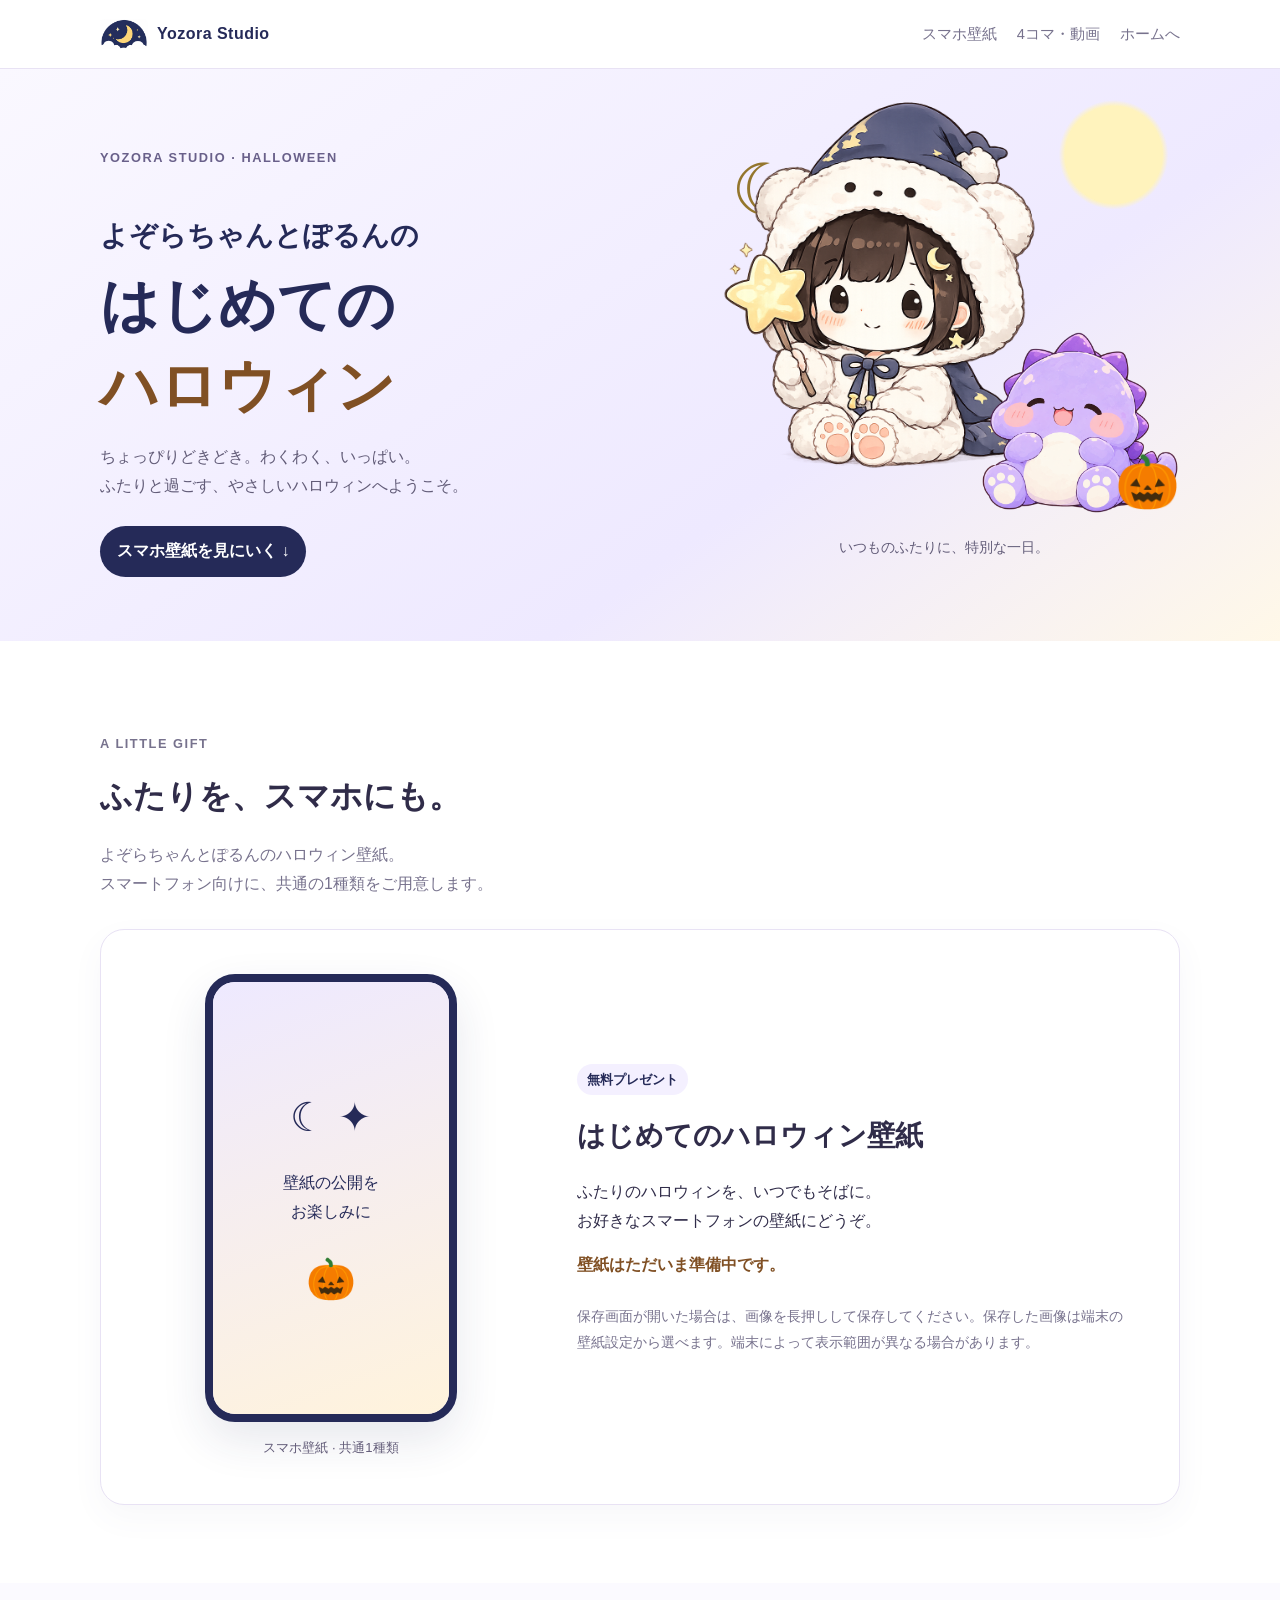
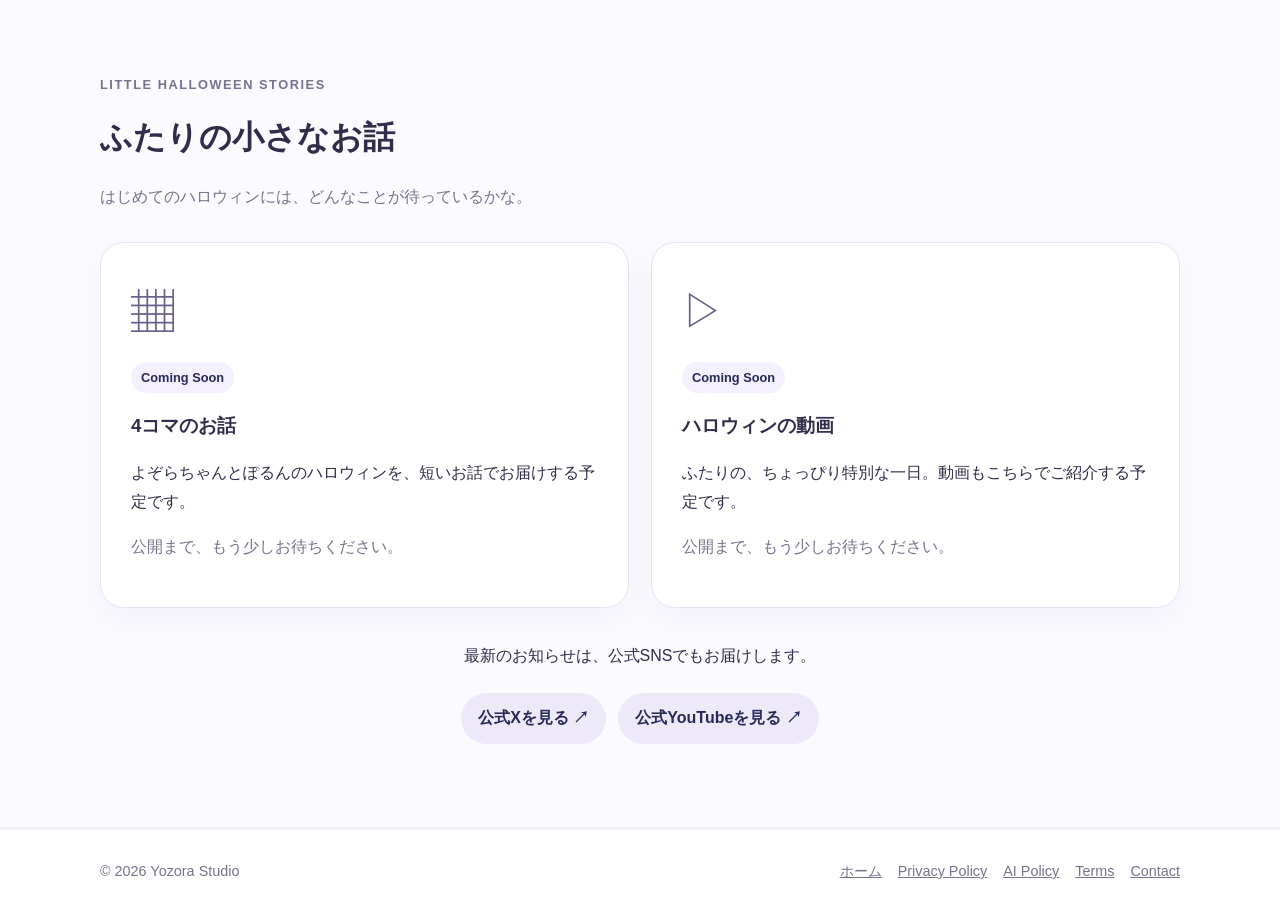
==== halloween/index.html @ 11f7c135 "Add Halloween special page with wallpaper readiness and future stories" ====
<!doctype html>
<html lang="ja">
<head>
  <meta charset="utf-8">
  <meta name="viewport" content="width=device-width,initial-scale=1">
  <title>よぞらちゃんとぽるんの はじめてのハロウィン｜Yozora Studio</title>
  <meta name="description" content="よぞらちゃんとぽるんの、はじめてのハロウィン。共通スマホ壁紙の無料ダウンロードや、これから届く4コマ・動画をお楽しみに。">
  <link rel="canonical" href="https://yozorastudio.com/halloween/">
  <link rel="icon" href="/favicon.ico">
  <link rel="apple-touch-icon" href="/apple-touch-icon.png">
  <meta property="og:type" content="website">
  <meta property="og:title" content="よぞらちゃんとぽるんの はじめてのハロウィン">
  <meta property="og:description" content="ふたりと過ごす、ちょっとやさしいハロウィン。スマホ壁紙と、小さなお話をお届けします。">
  <meta property="og:url" content="https://yozorastudio.com/halloween/">
  <meta property="og:image" content="https://yozorastudio.com/ogp.png">
  <meta property="og:site_name" content="Yozora Studio">
  <meta name="twitter:card" content="summary_large_image">
  <link rel="stylesheet" href="/style.css?v=20261011-web-consultation">
  <link rel="stylesheet" href="./halloween.css">
  <script src="./halloween.js" defer></script>
</head>
<body class="halloween-page">
<a class="hw-skip" href="#main">本文へスキップ</a>
<header class="site-header">
  <div class="wrap nav">
    <a class="brand" href="/" aria-label="Yozora Studio ホーム"><img src="/logo-header.png" alt=""><span>Yozora Studio</span></a>
    <nav aria-label="特設ページナビゲーション">
      <a href="#wallpaper">スマホ壁紙</a><a href="#stories">4コマ・動画</a><a href="/">ホームへ</a>
    </nav>
  </div>
</header>
<main id="main">
  <section class="hw-hero">
    <div class="wrap hw-hero-grid">
      <div>
        <p class="hw-eyebrow">YOZORA STUDIO · HALLOWEEN</p>
        <h1><span>よぞらちゃんとぽるんの</span><br>はじめての<br><strong>ハロウィン</strong></h1>
        <p class="hw-lead">ちょっぴりどきどき。わくわく、いっぱい。<br>ふたりと過ごす、やさしいハロウィンへようこそ。</p>
        <a class="btn" href="#wallpaper">スマホ壁紙を見にいく ↓</a>
      </div>
      <div class="hw-art">
        <span class="hw-moon" aria-hidden="true">☾</span>
        <img class="hw-yozora" src="/yozora.png" alt="よぞらちゃん">
        <img class="hw-porun" src="/porun.png" alt="ぽるん">
        <span class="hw-pumpkin" aria-hidden="true">🎃</span>
        <p>いつものふたりに、特別な一日。</p>
      </div>
    </div>
  </section>
  <section id="wallpaper" class="section">
    <div class="wrap">
      <div class="section-head"><p class="hw-eyebrow">A LITTLE GIFT</p><h2>ふたりを、スマホにも。</h2><p>よぞらちゃんとぽるんのハロウィン壁紙。<br>スマートフォン向けに、共通の1種類をご用意します。</p></div>
      <div class="card hw-wallpaper-grid">
        <figure class="hw-wallpaper-figure">
          <div class="hw-phone">
            <div id="wallpaper-placeholder" class="hw-placeholder"><span aria-hidden="true">☾ ✦</span><p>壁紙の公開を<br>お楽しみに</p><span aria-hidden="true">🎃</span></div>
            <img id="wallpaper-image" alt="よぞらちゃんとぽるんのハロウィンスマホ壁紙" hidden>
          </div>
          <figcaption id="wallpaper-caption">スマホ壁紙 · 共通1種類</figcaption>
        </figure>
        <div>
          <span class="tag">無料プレゼント</span>
          <h3>はじめてのハロウィン壁紙</h3>
          <p>ふたりのハロウィンを、いつでもそばに。<br>お好きなスマートフォンの壁紙にどうぞ。</p>
          <p id="wallpaper-status" class="hw-status" role="status">壁紙はただいま準備中です。</p>
          <div id="wallpaper-actions" class="hw-actions" hidden>
            <a id="wallpaper-download" class="btn" download>壁紙を無料ダウンロード</a>
            <button id="wallpaper-preview" class="btn secondary" type="button">大きくプレビュー</button>
          </div>
          <p class="muted hw-note">保存画面が開いた場合は、画像を長押しして保存してください。保存した画像は端末の壁紙設定から選べます。端末によって表示範囲が異なる場合があります。</p>
          <noscript><p>壁紙の公開状況・プレビューを表示するには、JavaScriptを有効にしてください。</p></noscript>
        </div>
      </div>
    </div>
  </section>
  <section id="stories" class="section alt">
    <div class="wrap">
      <div class="section-head"><p class="hw-eyebrow">LITTLE HALLOWEEN STORIES</p><h2>ふたりの小さなお話</h2><p>はじめてのハロウィンには、どんなことが待っているかな。</p></div>
      <div class="grid works-grid">
        <article class="card hw-story" id="comic">
          <div class="hw-story-icon" aria-hidden="true">▦</div><span class="tag">Coming Soon</span>
          <h3>4コマのお話</h3><p>よぞらちゃんとぽるんのハロウィンを、短いお話でお届けする予定です。</p><p class="muted">公開まで、もう少しお待ちください。</p>
        </article>
        <article class="card hw-story" id="video">
          <div class="hw-story-icon" aria-hidden="true">▷</div><span class="tag">Coming Soon</span>
          <h3>ハロウィンの動画</h3><p>ふたりの、ちょっぴり特別な一日。動画もこちらでご紹介する予定です。</p><p class="muted">公開まで、もう少しお待ちください。</p>
        </article>
      </div>
      <div class="hw-follow"><p>最新のお知らせは、公式SNSでもお届けします。</p><a class="btn secondary" href="https://x.com/YozoraStudio_" target="_blank" rel="noopener noreferrer">公式Xを見る ↗</a><a class="btn secondary" href="https://www.youtube.com/@YozoraStudioOfficial" target="_blank" rel="noopener noreferrer">公式YouTubeを見る ↗</a></div>
    </div>
  </section>
</main>
<footer class="site-footer"><div class="wrap footer-row"><div>© 2026 Yozora Studio</div><div class="footer-links"><a href="/">ホーム</a><a href="/privacy.html">Privacy Policy</a><a href="/ai-policy.html">AI Policy</a><a href="/terms.html">Terms</a><a href="mailto:yozorastudio24@gmail.com">Contact</a></div></div></footer>
<dialog id="wallpaper-dialog" aria-labelledby="preview-title">
  <div class="hw-dialog-head"><h2 id="preview-title">壁紙プレビュー</h2><form method="dialog"><button class="btn secondary" type="submit">閉じる</button></form></div>
  <img id="wallpaper-large" alt="よぞらちゃんとぽるんのハロウィンスマホ壁紙の拡大プレビュー">
</dialog>
</body>
</html>
---- style.css ----
:root {
  --ink: #302c49;
  --muted: #77728d;
  --purple: #b7a9e6;
  --deep: #252a58;
  --lav: #f4f0ff;
  --line: #e8e2f4;
  --gold: #f4d56b;
  --cream: #fff8e8;
  --white: #fff;
}

* {
  box-sizing: border-box;
}

html {
  scroll-behavior: smooth;
}

body {
  margin: 0;
  font-family: -apple-system, BlinkMacSystemFont, "Segoe UI", "Noto Sans JP", sans-serif;
  color: var(--ink);
  background: #fff;
  line-height: 1.8;
}

a {
  color: inherit;
}

img {
  max-width: 100%;
  display: block;
}

.wrap {
  width: min(1080px, calc(100% - 40px));
  margin: auto;
}


/* =========================
   Header
========================= */

.site-header {
  position: sticky;
  top: 0;
  z-index: 10;
  background: #ffffffed;
  backdrop-filter: blur(10px);
  border-bottom: 1px solid var(--line);
}

.nav {
  min-height: 68px;
  display: flex;
  align-items: center;
  justify-content: space-between;
  gap: 24px;
}

.brand {
  text-decoration: none;
  font-weight: 800;
  letter-spacing: .03em;
  color: var(--deep);
  display: flex;
  align-items: center;
  gap: 9px;
}

.brand img {
  width: 48px;
  height: 36px;
  object-fit: contain;
  border-radius: 8px;
}

.brand span {
  white-space: nowrap;
}

nav {
  display: flex;
  gap: 20px;
  flex-wrap: wrap;
}

nav a {
  text-decoration: none;
  font-size: .92rem;
  color: var(--muted);
}

nav a:hover {
  color: var(--purple);
}


/* =========================
   Hero
========================= */

.hero {
  background:
    radial-gradient(
      circle at 85% 15%,
      #fff6ca 0 4%,
      transparent 5%
    ),
    linear-gradient(
      145deg,
      #faf8ff,
      #eee9ff
    );

  padding: 72px 0 56px;
}

.hero-grid {
  display: grid;
  grid-template-columns: 1.05fr .95fr;
  align-items: center;
  gap: 40px;
}

.eyebrow {
  color: var(--purple);
  font-weight: 700;
  letter-spacing: .12em;
}

.hero h1 {
  font-size: clamp(2.35rem, 4.5vw, 4rem);
  line-height: 1.25;
  margin: .2em 0;

  /* PCではHTMLの<br>以外で改行させない */
  white-space: nowrap;
}

.hero p {
  color: var(--muted);
  font-size: 1.08rem;
}

.hero-art {
  position: relative;
  min-height: 390px;
}

/* Homepage service introduction */
.hero-service { margin-top: 24px; padding-top: 20px; border-top: 1px solid #d7cdea; }
.hero .hero-service-lead { margin: 0; color: var(--deep); font-size: 1rem; font-weight: 700; }
.hero-service-lead span { display: inline-block; white-space: nowrap; }
.hero .hero-service-note { margin: 8px 0 0; font-size: .78rem; color: #625c78; }
.hero-actions { display: flex; align-items: center; flex-wrap: wrap; gap: 12px 18px; margin-top: 16px; }
.hero-actions .btn { margin-top: 0; }
.hero-details { color: var(--deep); font-size: .88rem; text-underline-offset: 4px; }
.hero a:focus-visible { outline: 3px solid var(--deep); outline-offset: 4px; }
@media (max-width: 430px) {
  .hero-actions { align-items: stretch; flex-direction: column; }
  .hero-details { text-align: center; }
}

.hero-art .yozora {
  width: 70%;
  position: absolute;
  left: 0;
  bottom: 0;
}

.hero-art .porun {
  width: 42%;
  position: absolute;
  right: 0;
  bottom: 10px;
}


/* =========================
   Sections
========================= */

.section {
  padding: 78px 0;
}

.section.alt {
  background: #fbfaff;
}

.section-head {
  margin-bottom: 30px;
}

.section h2 {
  font-size: 2rem;
  margin: 0;
}

.section-head p,
.muted {
  color: var(--muted);
}


/* =========================
   Cards
========================= */

.grid {
  display: grid;
  grid-template-columns: repeat(3, 1fr);
  gap: 22px;
}

.card {
  background: #fff;
  border: 1px solid var(--line);
  border-radius: 24px;
  padding: 22px;
  box-shadow: 0 12px 32px #5e51850c;
}

.card img {
  width: 100%;
  aspect-ratio: 1 / 1;
  object-fit: cover;
  border-radius: 18px;
  background: var(--lav);
}

.card h3 {
  margin: 16px 0 5px;
}

.works-grid {
  grid-template-columns: repeat(2, 1fr);
}

.concept-card img {
  object-fit: contain;
}

.line-stamp-image {
  object-fit: contain !important;
}


/* =========================
   Concept Book
========================= */

.concept-hero {
  padding: 72px 0;
  background:
    radial-gradient(circle at 88% 12%, #fff1a8 0 3%, transparent 3.4%),
    linear-gradient(145deg, #f8f5ff, #eee9ff 58%, #fff9e8);
}

.concept-hero-grid {
  display: grid;
  grid-template-columns: minmax(260px, .72fr) 1.28fr;
  align-items: center;
  gap: clamp(36px, 7vw, 86px);
}

.concept-cover {
  width: min(100%, 420px);
  margin: auto;
  border-radius: 20px;
  box-shadow: 0 28px 70px #252a5830;
  transform: rotate(-1.2deg);
}

.concept-hero h1 {
  margin: .25em 0;
  font-size: clamp(2.25rem, 4.7vw, 4.35rem);
  line-height: 1.3;
  color: var(--deep);
}

.concept-lead {
  max-width: 34em;
  color: var(--muted);
  font-size: 1.08rem;
}

.concept-meta {
  display: inline-block;
  margin-top: 8px;
  color: var(--muted);
  font-size: .9rem;
}

.preview-intro {
  max-width: 680px;
}

.preview-grid {
  display: grid;
  grid-template-columns: repeat(4, 1fr);
  gap: 20px;
  margin-top: 34px;
}

.preview-card {
  margin: 0;
}

.preview-card img {
  width: 100%;
  aspect-ratio: 210 / 297;
  object-fit: cover;
  border-radius: 18px;
  border: 1px solid var(--line);
  box-shadow: 0 16px 40px #5e51851a;
}

.preview-card figcaption {
  margin-top: 10px;
  color: var(--deep);
  font-weight: 700;
  text-align: center;
}

.concept-cta {
  text-align: center;
  border-radius: 30px;
  padding: clamp(34px, 6vw, 62px) 24px;
  background: linear-gradient(145deg, #eee9ff, #fff9e8);
}

.concept-cta h2 {
  margin: 0 0 8px;
}


/* =========================
   Tags / Buttons
========================= */

.tag {
  display: inline-block;
  padding: 4px 10px;
  border-radius: 999px;
  background: var(--lav);
  color: var(--deep);
  font-size: .8rem;
  font-weight: 700;
}

.btn {
  display: inline-block;
  text-decoration: none;
  background: var(--deep);
  color: #fff;
  padding: 11px 17px;
  border-radius: 999px;
  font-weight: 700;
  margin-top: 10px;
}

.btn.secondary {
  background: #eee9f8;
  color: var(--deep);
}

.btn.disabled {
  pointer-events: none;
  background: #eee;
  color: #888;
}


/* =========================
   Characters
========================= */

.characters {
  display: grid;
  grid-template-columns: 1fr 1fr;
  gap: 26px;
}

.character {
  display: grid;
  grid-template-columns: 45% 1fr;
  align-items: center;
  gap: 20px;
}

.character img {
  object-fit: contain;
  aspect-ratio: 1 / 1;
}


/* =========================
   About / Contact
========================= */

.about {
  max-width: 760px;
}

.contact-box {
  background: linear-gradient(
    145deg,
    #eee9ff,
    #faf8ff
  );

  border-radius: 28px;
  padding: 34px;
}


/* =========================
   Legal pages
========================= */

.legal {
  max-width: 820px;
}

.legal h1 {
  font-size: 2.2rem;
}

.legal h2 {
  margin-top: 2em;
  font-size: 1.25rem;
}


/* =========================
   Footer
========================= */

.site-footer {
  border-top: 1px solid var(--line);
  padding: 30px 0;
  color: var(--muted);
  font-size: .9rem;
}

.footer-row {
  display: flex;
  justify-content: space-between;
  gap: 20px;
  flex-wrap: wrap;
}

.footer-links {
  display: flex;
  gap: 16px;
  flex-wrap: wrap;
}


/* =========================
   404
========================= */

.notfound {
  text-align: center;
  padding: 40px 0 60px;
}

.notfound-art {
  display: flex;
  justify-content: center;
  align-items: center;
  margin-bottom: 0;
}

.notfound-art img {
  width: min(600px, 90vw);
  height: auto;
  display: block;
}

.notfound h1 {
  font-size: 5rem;
  margin: -10px 0 0;
  color: var(--purple);
}


/* =========================
   Tablet / Mobile
========================= */

@media (max-width: 760px) {

  .wrap {
    width: min(100% - 28px, 1080px);
  }

  .nav {
    padding: 12px 0;
    align-items: flex-start;
    flex-direction: column;
    gap: 7px;
  }

  nav {
    gap: 12px;
  }

  .hero {
    padding-top: 45px;
  }

  .hero-grid,
  .grid,
  .characters,
  .works-grid,
  .concept-hero-grid {
    grid-template-columns: 1fr;
  }

  .concept-hero {
    padding: 48px 0 58px;
  }

  .concept-cover {
    max-width: 330px;
  }

  .preview-grid {
    grid-template-columns: repeat(2, 1fr);
  }

  .hero h1 {
    /*
      スマホでは画面からはみ出さないように
      自動改行を許可
    */
    white-space: normal;
    font-size: clamp(2.2rem, 10vw, 3.3rem);
  }

  .hero-art {
    min-height: 320px;
  }

  .character {
    grid-template-columns: 40% 1fr;
  }

  .section {
    padding: 58px 0;
  }
}


/* =========================
   Small Mobile
========================= */

@media (max-width: 430px) {

  nav {
    font-size: .82rem;
  }

  .hero-art {
    min-height: 270px;
  }

  .character {
    grid-template-columns: 1fr;
  }

  .character img {
    max-height: 260px;
    margin: auto;
  }

  .preview-grid {
    gap: 14px;
  }

  .preview-card figcaption {
    font-size: .88rem;
  }
}

/* =========================
   Official SNS
========================= */

.social-links {
  margin-top: 32px;
  padding-top: 28px;
  border-top: 1px solid var(--line);
}

.social-links h3 {
  margin: 0 0 8px;
  font-size: 1.15rem;
}

.social-links p {
  margin: 0 0 18px;
}

.social-buttons {
  display: flex;
  flex-wrap: wrap;
  gap: 12px;
}

.social-btn {
  display: inline-flex;
  align-items: center;
  justify-content: center;
  gap: 9px;
  min-width: 150px;
  text-align: center;
}

.social-icon {
  display: block;
  width: 20px;
  height: 20px;
  object-fit: contain;
  flex-shrink: 0;
}

.x-icon {
  width: 17px;
  height: 17px;
}

.youtube-icon {
  width: 24px;
  height: 18px;
}

@media (max-width: 520px) {

  .social-buttons {
    flex-direction: column;
  }

  .social-btn {
    width: 100%;
  }

}


/* =========================
   Books
========================= */

.book-feature-card .book-feature-cover {
  aspect-ratio: 2 / 3;
  object-fit: contain;
  background: #f7f4ff;
}

.books-hero {
  padding: 72px 0 64px;
  text-align: center;
  background:
    radial-gradient(circle at 86% 14%, #fff1a8 0 3%, transparent 3.4%),
    linear-gradient(145deg, #f8f5ff, #eee9ff 58%, #fff9e8);
}

.books-hero h1 {
  margin: .2em 0;
  font-size: clamp(2.4rem, 5vw, 4.5rem);
  color: var(--deep);
}

.books-lead {
  margin: 0 auto;
  max-width: 38em;
  color: var(--ink);
  font-size: 1.08rem;
}

.books-sublead {
  margin: 8px auto 0;
  color: var(--muted);
  font-size: .95rem;
}

/* 1冊ずつ横長の紹介カードにする */
.books-grid {
  display: grid;
  grid-template-columns: 1fr;
  gap: 34px;
  max-width: 980px;
  margin: 0 auto;
}

.book-card {
  display: grid;
  grid-template-columns: minmax(240px, 320px) minmax(0, 1fr);
  gap: clamp(28px, 5vw, 54px);
  align-items: center;
  padding: clamp(24px, 4vw, 38px);
}

.book-card img.book-cover {
  width: 100%;
  max-width: 320px;
  aspect-ratio: auto;
  object-fit: contain;
  border-radius: 18px;
  background: #f7f4ff;
  box-shadow: 0 18px 42px #252a581c;
  justify-self: center;
}

.book-card h2 {
  margin: 6px 0 14px;
  font-size: clamp(1.35rem, 2.3vw, 1.8rem);
  line-height: 1.55;
}

.book-type {
  display: inline-block;
  margin-bottom: 4px;
  color: var(--purple);
  font-weight: 800;
  letter-spacing: .08em;
  font-size: .8rem;
}

.book-note {
  margin-top: 10px;
  color: var(--muted);
  font-size: .88rem;
}

.books-cta-wrap {
  max-width: 980px;
}

.books-cta-copy {
  margin: 10px auto 18px;
}

.books-cta-copy span {
  display: block;
}

@media (max-width: 760px) {
  .books-hero {
    padding: 48px 0 46px;
  }

  .book-card {
    grid-template-columns: 1fr;
    gap: 24px;
  }

  .book-card img.book-cover {
    max-width: 300px;
  }

  .books-cta-copy span {
    display: inline;
  }
}

@media (max-width: 430px) {
  .book-card {
    padding: 20px;
  }

  .book-card img.book-cover {
    max-width: 260px;
  }
}

/* Booksページ下部メッセージ */
.books-cta-copy span {
  display: block;
  white-space: nowrap;
}

@media (max-width: 760px) {
  .books-cta-copy span {
    white-space: normal;
  }
}

/* Web Design Portfolio */
#web-design { scroll-margin-top: 130px; }
.web-portfolio-card {
  display: grid;
  grid-template-columns: minmax(0, .85fr) minmax(0, 1.15fr);
  align-items: center;
  gap: clamp(24px, 4vw, 48px);
}
.web-portfolio-preview { display: block; aspect-ratio: 4 / 3; border-radius: 18px; overflow: hidden; }
.web-portfolio-preview img { width: 100%; height: 100%; aspect-ratio: auto; object-fit: cover; object-position: 50% 60%; background: #f6f5ed; }
.web-portfolio-card h3 { font-size: clamp(1.5rem, 3vw, 2rem); }
.web-portfolio-card .muted { font-size: .88rem; }
.web-portfolio-card .btn { margin-right: 6px; }
@media (max-width: 760px) {
  .web-portfolio-card { grid-template-columns: 1fr; }
}

/* Email contact alternative */
.email-copy { margin-top: 18px; }
.email-copy-address { margin: 0; font-size: .92rem; overflow-wrap: anywhere; }
.email-copy-address span { user-select: text; }
.email-copy-button { border: 0; font: inherit; font-weight: 700; cursor: pointer; }
.email-copy-button:focus-visible { outline: 3px solid var(--deep); outline-offset: 4px; }
.email-copy-status { min-height: 1.8em; margin: 8px 0 0; font-size: .85rem; }

/* Web production service */
.web-subheading { font-size: 1.4rem; color: var(--deep); margin: 0 0 20px; }
.web-portfolio-list { display: grid; gap: 26px; }
.noir-preview { aspect-ratio: 1086 / 872; }
.noir-preview img { object-fit: contain; object-position: center; background: #f6f5f1; }
.web-service-block { margin-top: 56px; }
.web-service-block > .tag { margin-bottom: 14px; }
.web-pricing-grid { display: grid; grid-template-columns: repeat(2, minmax(0, 1fr)); gap: 22px; margin-top: 24px; }
.web-plan { padding: clamp(22px, 4vw, 32px); }
.web-plan h4 { font-size: 1.2rem; margin: 0; }
.web-plan p { margin: 10px 0 0; }
.web-plan .web-price { font-size: clamp(2rem, 4vw, 2.6rem); font-weight: 800; line-height: 1.4; color: var(--deep); }
.web-price span { font-size: .9rem; margin-left: 6px; display: inline-block; }
.web-plan-notes { padding-left: 1.4em; margin-top: 24px; }
.web-plan-notes li { margin: 6px 0; }
.web-flow { display: grid; grid-template-columns: repeat(6, minmax(0, 1fr)); gap: 20px; padding: 0; list-style: none; }
.web-flow li { position: relative; text-align: center; padding: 18px 8px; border: 1px solid var(--line); border-radius: 18px; background: var(--white); font-size: .9rem; font-weight: 700; }
.web-flow li span { display: block; color: var(--muted); font-size: .8rem; margin-bottom: 6px; }
.web-flow li:not(:last-child)::after { content: "→"; position: absolute; right: -18px; top: 40%; color: var(--muted); }
.web-contact { margin-top: 48px; }
.web-contact h3 { margin: 0; font-size: 1.4rem; }
.web-contact .email-copy-address { margin-top: 16px; }
#web-design a:focus-visible { outline: 3px solid var(--deep); outline-offset: 4px; }
@media (max-width: 760px) {
  .web-pricing-grid { grid-template-columns: 1fr; }
  .web-flow { grid-template-columns: 1fr; gap: 22px; }
  .web-flow li { display: flex; align-items: center; gap: 14px; text-align: left; padding: 14px 20px; }
  .web-flow li span { margin: 0; }
  .web-flow li:not(:last-child)::after { content: "↓"; top: auto; bottom: -24px; right: 50%; }
  .web-contact { padding: 24px; }
}
/* Free consultation links */
.web-consultation { margin-top: 24px; }
.web-consultation p { margin: 8px 0 0; font-size: .85rem; }
.consultation-btn { max-width: 100%; text-align: center; }
.consultation-btn:hover { background: #363d79; }
.consultation-btn:focus-visible { outline: 3px solid var(--deep); outline-offset: 4px; }
.footer-links { align-items: center; }
.footer-links .consultation-btn { margin-top: 0; font-size: .9rem; }
@media (max-width: 430px) {
  .web-consultation .consultation-btn { width: 100%; }
}


/* Kindle第2弾のお知らせ */
@media (max-width: 430px) {
  .hero h1 { font-size: clamp(1.6rem, 8.6vw, 2.3rem); }
}
#toriaezu-yattemita { scroll-margin-top: 100px; }
.new-book-notice { padding: 30px 0; background: #f8f5ff; }
.new-book-notice-inner { display: flex; align-items: center; justify-content: space-between; gap: 24px; }
.new-book-notice h2 { margin: 4px 0 8px; color: var(--deep); font-size: clamp(1.2rem, 2.5vw, 1.6rem); }
.new-book-notice p { margin: 0; color: var(--muted); }
.new-book-notice .btn { flex-shrink: 0; }
.book-actions { display: flex; flex-wrap: wrap; gap: 12px; }
@media (max-width: 760px) {
  .new-book-notice-inner { flex-direction: column; align-items: flex-start; }
}
---- halloween/halloween.css ----
.halloween-page { --hw-orange: #805024; }
.halloween-page [hidden] { display: none !important; }
.halloween-page :is(a, button):focus-visible { outline: 3px solid var(--deep); outline-offset: 5px; }
.halloween-page button { font: inherit; font-weight: 700; border: 0; cursor: pointer; }
.halloween-page :is(section, main) { scroll-margin-top: 140px; }
.hw-skip { position: fixed; top: -100px; left: 16px; z-index: 30; background: white; padding: 10px 20px; }
.hw-skip:focus { top: 12px; }
.hw-hero { padding: 64px 0; background: radial-gradient(circle at 87% 15%, #fff3bd 0 4%, transparent 4.5%), linear-gradient(145deg, #faf8ff, #eee9ff 65%, #fff8e8); }
.hw-hero-grid { display: grid; grid-template-columns: 1.2fr 1fr; align-items: center; gap: 40px; }
.hw-eyebrow { color: #69608a; font-size: .8rem; font-weight: 800; letter-spacing: .12em; }
.hw-hero h1 { font-size: clamp(2.2rem, 4.5vw, 3.7rem); line-height: 1.4; margin: 16px 0; color: var(--deep); }
.hw-hero h1 span { font-size: .48em; }
.hw-hero h1 strong { color: var(--hw-orange); }
.hw-lead { color: #625c78; }
.hw-art { position: relative; height: 410px; }
.hw-yozora { position: absolute; width: 74%; bottom: 45px; left: 0; }
.hw-porun { position: absolute; width: 43%; bottom: 45px; right: 0; }
.hw-moon { position: absolute; top: -24px; left: 5%; font-size: 72px; color: #94762d; }
.hw-pumpkin { position: absolute; right: 0; bottom: 30px; font-size: 52px; }
.hw-art p { position: absolute; bottom: -15px; width: 100%; text-align: center; color: #625c78; font-size: .9rem; }
.hw-wallpaper-grid { display: grid; grid-template-columns: minmax(0, .8fr) minmax(0, 1.2fr); align-items: center; gap: clamp(24px, 5vw, 60px); padding: clamp(22px, 4vw, 44px); }
.hw-wallpaper-figure { margin: 0; text-align: center; }
.hw-phone { width: min(100%, 252px); aspect-ratio: 9 / 16; margin: auto; border: 8px solid var(--deep); border-radius: 30px; overflow: hidden; background: var(--lav); box-shadow: 0 18px 45px #252a581c; }
.hw-phone img { width: 100%; height: 100%; object-fit: contain; }
.hw-placeholder { height: 100%; display: flex; flex-direction: column; align-items: center; justify-content: center; background: linear-gradient(160deg, #eee9ff, #fff3dc); color: var(--deep); }
.hw-placeholder span { font-size: 2.5rem; }
.hw-wallpaper-figure figcaption { font-size: .82rem; color: #625c78; margin-top: 14px; }
.hw-wallpaper-grid h3 { font-size: clamp(1.25rem, 2.5vw, 1.75rem); margin: 16px 0; }
.hw-status { color: var(--hw-orange); font-weight: 700; }
.hw-actions { display: flex; flex-wrap: wrap; gap: 12px; }
.hw-actions .btn { margin: 0; }
.hw-note { font-size: .88rem; margin-top: 24px; }
.hw-story { padding: 30px; }
.hw-story-icon { font-size: 2.7rem; color: #69608a; margin-bottom: 12px; }
.hw-follow { margin-top: 34px; text-align: center; }
.hw-follow .btn { margin: 6px; }
.halloween-page dialog { width: min(92vw, 560px); max-height: 90dvh; border: 1px solid var(--line); border-radius: 24px; padding: 20px; color: var(--ink); overflow: auto; }
.halloween-page dialog::backdrop { background: #252a58b3; }
.hw-dialog-head { display: flex; align-items: center; justify-content: space-between; gap: 16px; margin-bottom: 20px; }
.hw-dialog-head h2 { font-size: 1.2rem; margin: 0; }
.hw-dialog-head .btn { margin: 0; }
#wallpaper-large { max-height: 70dvh; width: auto; max-width: 100%; margin: auto; }
@media (max-width: 760px) {
  .hw-hero { padding: 38px 0 48px; }
  .hw-hero-grid, .hw-wallpaper-grid { grid-template-columns: 1fr; }
  .hw-art { height: 340px; width: min(100%, 390px); margin: auto; }
}
@media (max-width: 430px) {
  .hw-hero h1 { font-size: clamp(1.9rem, 9vw, 2.6rem); }
  .hw-art { height: 290px; }
  .hw-art .hw-moon { font-size: 56px; }
  .hw-actions { flex-direction: column; }
  .hw-actions .btn { text-align: center; }
}
@media (prefers-reduced-motion: reduce) { html { scroll-behavior: auto; } }
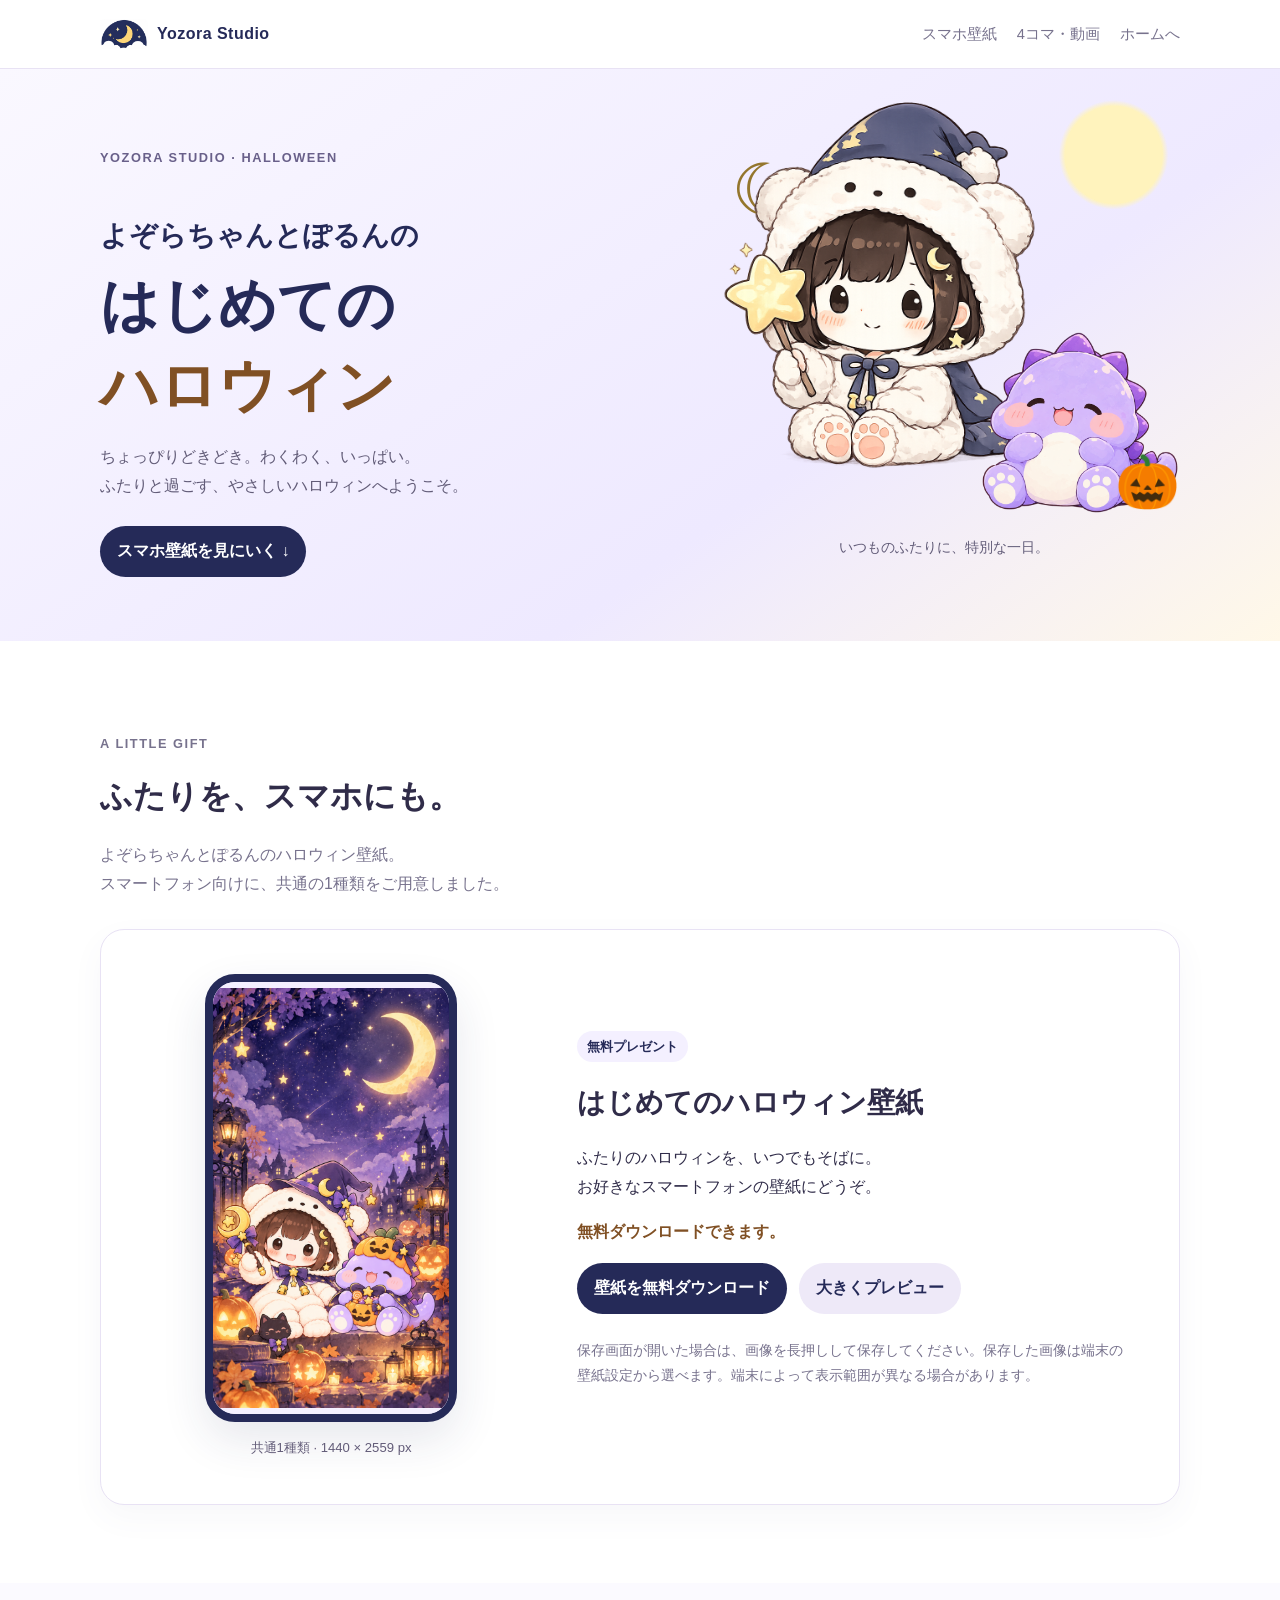
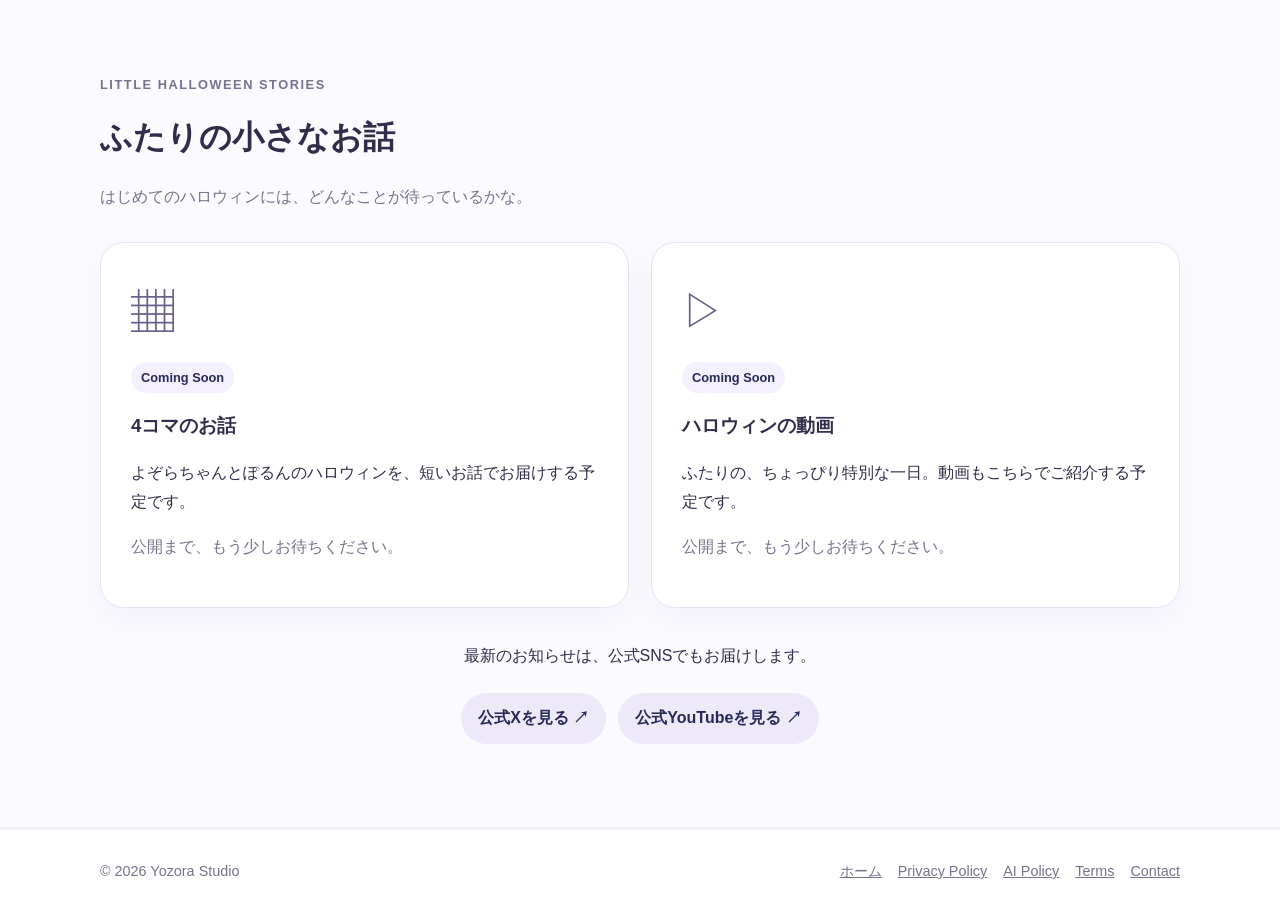
==== commit 478ce0fc: "Add supplied Halloween wallpaper and enable download and preview" ====
--- a/halloween/index.html
+++ b/halloween/index.html
@@ -49,11 +49,11 @@
   </section>
   <section id="wallpaper" class="section">
     <div class="wrap">
-      <div class="section-head"><p class="hw-eyebrow">A LITTLE GIFT</p><h2>ふたりを、スマホにも。</h2><p>よぞらちゃんとぽるんのハロウィン壁紙。<br>スマートフォン向けに、共通の1種類をご用意します。</p></div>
+      <div class="section-head"><p class="hw-eyebrow">A LITTLE GIFT</p><h2>ふたりを、スマホにも。</h2><p>よぞらちゃんとぽるんのハロウィン壁紙。<br>スマートフォン向けに、共通の1種類をご用意しました。</p></div>
       <div class="card hw-wallpaper-grid">
         <figure class="hw-wallpaper-figure">
           <div class="hw-phone">
-            <div id="wallpaper-placeholder" class="hw-placeholder"><span aria-hidden="true">☾ ✦</span><p>壁紙の公開を<br>お楽しみに</p><span aria-hidden="true">🎃</span></div>
+            <div id="wallpaper-placeholder" class="hw-placeholder"><span aria-hidden="true">☾ ✦</span><p>壁紙を<br>読み込み中</p><span aria-hidden="true">🎃</span></div>
             <img id="wallpaper-image" alt="よぞらちゃんとぽるんのハロウィンスマホ壁紙" hidden>
           </div>
           <figcaption id="wallpaper-caption">スマホ壁紙 · 共通1種類</figcaption>
@@ -62,13 +62,13 @@
           <span class="tag">無料プレゼント</span>
           <h3>はじめてのハロウィン壁紙</h3>
           <p>ふたりのハロウィンを、いつでもそばに。<br>お好きなスマートフォンの壁紙にどうぞ。</p>
-          <p id="wallpaper-status" class="hw-status" role="status">壁紙はただいま準備中です。</p>
+          <p id="wallpaper-status" class="hw-status" role="status">壁紙を読み込んでいます。</p>
           <div id="wallpaper-actions" class="hw-actions" hidden>
             <a id="wallpaper-download" class="btn" download>壁紙を無料ダウンロード</a>
             <button id="wallpaper-preview" class="btn secondary" type="button">大きくプレビュー</button>
           </div>
           <p class="muted hw-note">保存画面が開いた場合は、画像を長押しして保存してください。保存した画像は端末の壁紙設定から選べます。端末によって表示範囲が異なる場合があります。</p>
-          <noscript><p>壁紙の公開状況・プレビューを表示するには、JavaScriptを有効にしてください。</p></noscript>
+          <noscript><p><a class="btn" href="./assets/halloween-wallpaper.png" download="yozora-porun-halloween-wallpaper.png">壁紙を無料ダウンロード</a></p><p><a href="./assets/halloween-wallpaper.png">壁紙画像を開いてプレビュー</a>（1440 × 2559 px）</p></noscript>
         </div>
       </div>
     </div>
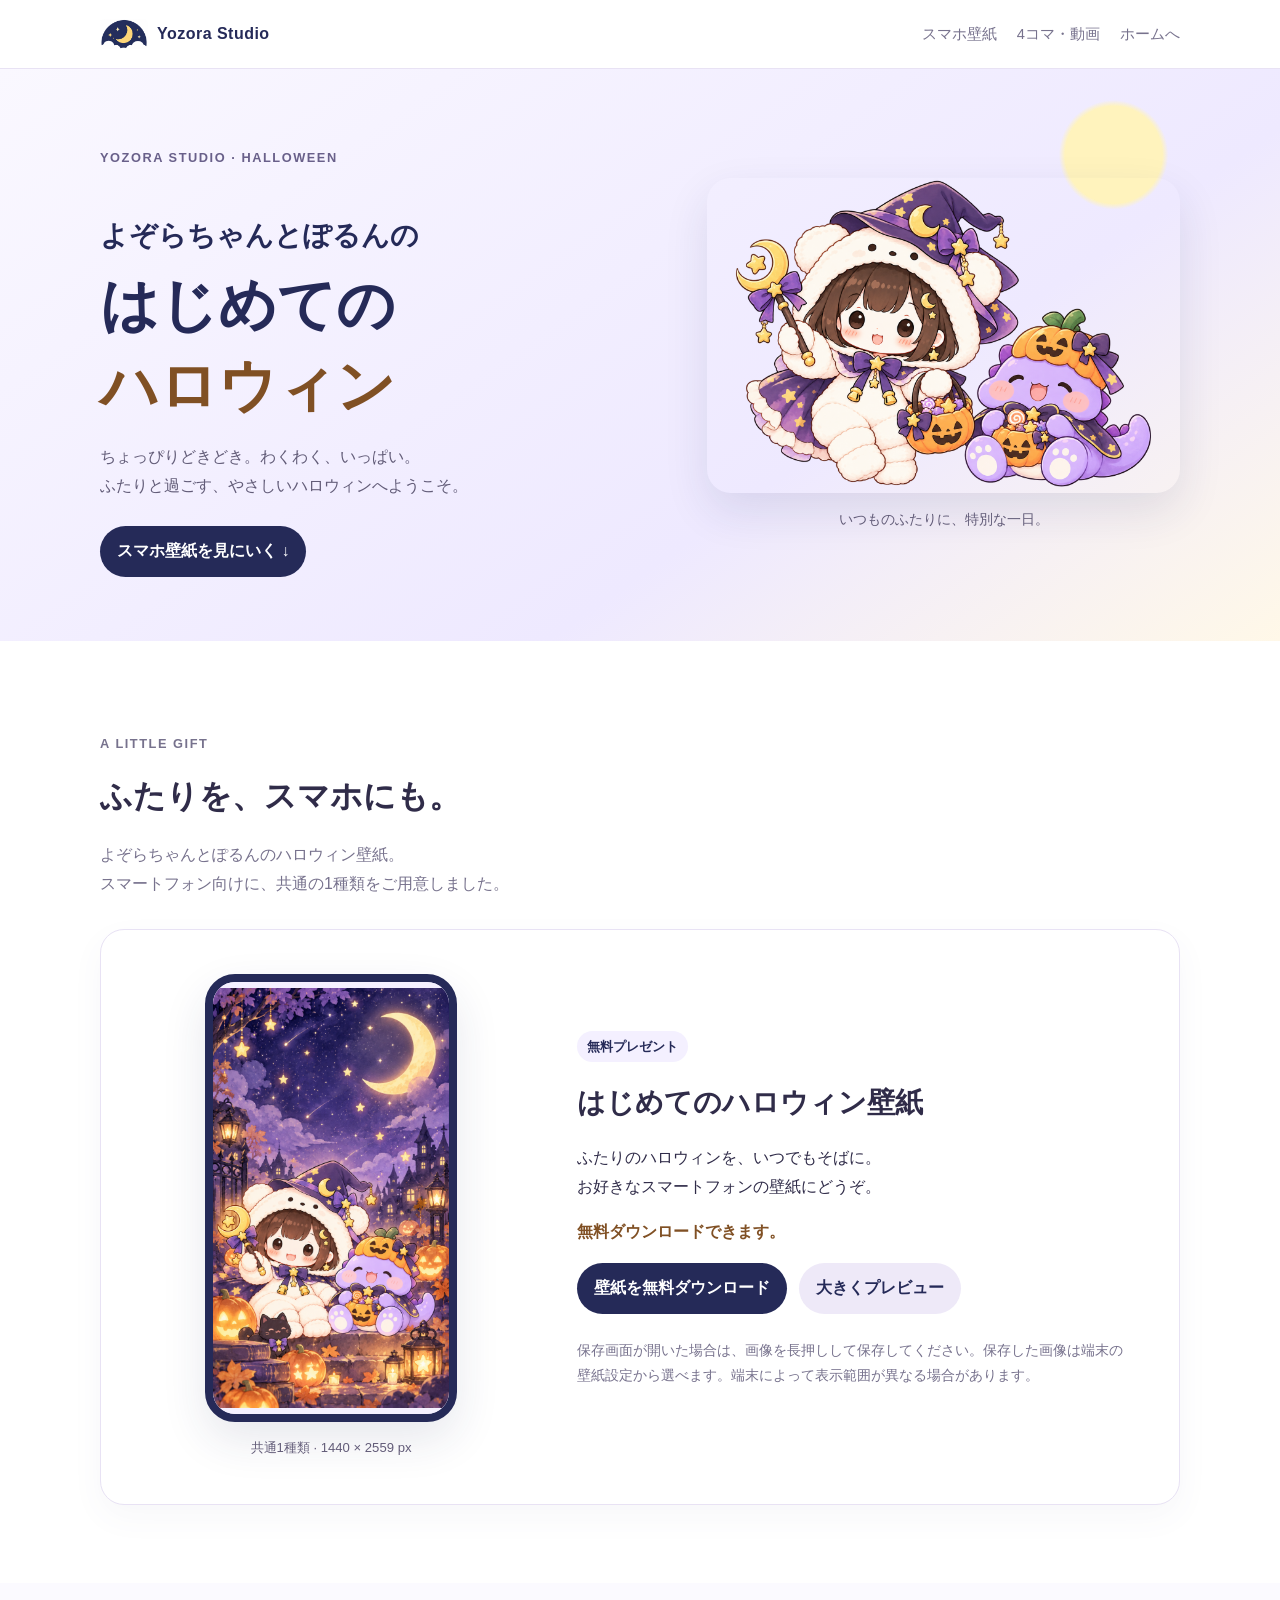
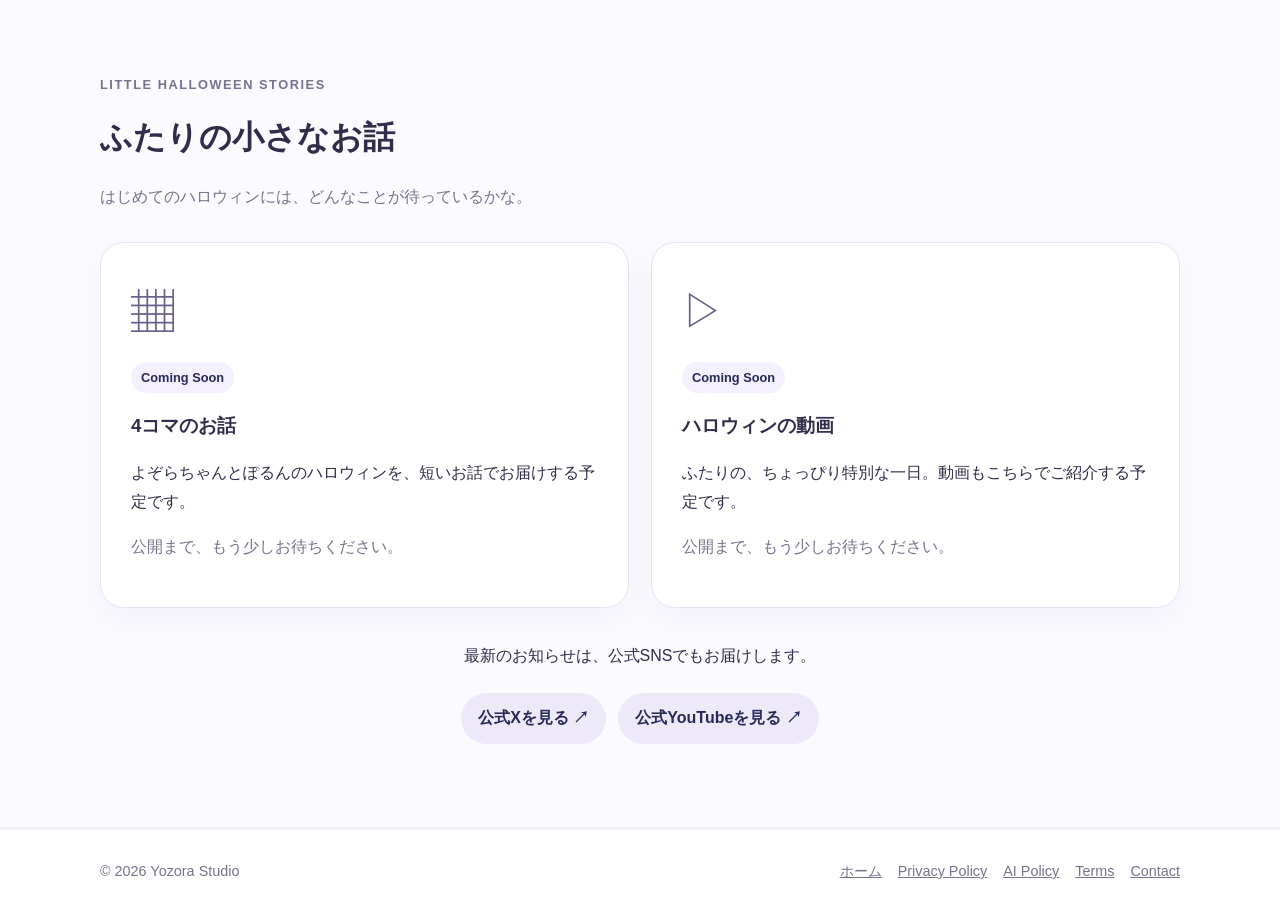
==== commit 6a670532: "Use supplied Halloween costume illustration in special page hero" ====
--- a/halloween/index.html
+++ b/halloween/index.html
@@ -16,7 +16,7 @@
   <meta property="og:site_name" content="Yozora Studio">
   <meta name="twitter:card" content="summary_large_image">
   <link rel="stylesheet" href="/style.css?v=20261011-web-consultation">
-  <link rel="stylesheet" href="./halloween.css">
+  <link rel="stylesheet" href="./halloween.css?v=20261013-costume">
   <script src="./halloween.js" defer></script>
 </head>
 <body class="halloween-page">
@@ -38,13 +38,10 @@
         <p class="hw-lead">ちょっぴりどきどき。わくわく、いっぱい。<br>ふたりと過ごす、やさしいハロウィンへようこそ。</p>
         <a class="btn" href="#wallpaper">スマホ壁紙を見にいく ↓</a>
       </div>
-      <div class="hw-art">
-        <span class="hw-moon" aria-hidden="true">☾</span>
-        <img class="hw-yozora" src="/yozora.png" alt="よぞらちゃん">
-        <img class="hw-porun" src="/porun.png" alt="ぽるん">
-        <span class="hw-pumpkin" aria-hidden="true">🎃</span>
-        <p>いつものふたりに、特別な一日。</p>
-      </div>
+      <figure class="hw-art">
+        <img class="hw-costume" src="./assets/halloween-costume.png?v=20261013" alt="星と月の魔法使い衣装のよぞらちゃんと、かぼちゃの帽子をかぶったぽるん。ふたりでお菓子のかごを持っています。" width="1536" height="1024" decoding="async">
+        <figcaption>いつものふたりに、特別な一日。</figcaption>
+      </figure>
     </div>
   </section>
   <section id="wallpaper" class="section">
--- a/style.css
+++ b/style.css
@@ -879,3 +879,14 @@
 @media (max-width: 760px) {
   .new-book-notice-inner { flex-direction: column; align-items: flex-start; }
 }
+
+/* Halloween special page banner */
+.halloween-banner { padding-top: 32px; padding-bottom: 32px; }
+.halloween-banner-link { display: block; border-radius: 24px; box-shadow: 0 12px 32px #5e51851a; }
+.halloween-banner-link img { width: 100%; height: auto; border-radius: inherit; }
+.halloween-banner-link:hover { box-shadow: 0 12px 32px #5e518533; }
+.halloween-banner-link:focus-visible { outline: 3px solid var(--deep); outline-offset: 5px; }
+@media (max-width: 760px) {
+  .halloween-banner { padding-top: 24px; padding-bottom: 24px; }
+  .halloween-banner-link { border-radius: 16px; }
+}
--- a/halloween/halloween.css
+++ b/halloween/halloween.css
@@ -12,12 +12,7 @@
 .hw-hero h1 span { font-size: .48em; }
 .hw-hero h1 strong { color: var(--hw-orange); }
 .hw-lead { color: #625c78; }
-.hw-art { position: relative; height: 410px; }
-.hw-yozora { position: absolute; width: 74%; bottom: 45px; left: 0; }
-.hw-porun { position: absolute; width: 43%; bottom: 45px; right: 0; }
-.hw-moon { position: absolute; top: -24px; left: 5%; font-size: 72px; color: #94762d; }
-.hw-pumpkin { position: absolute; right: 0; bottom: 30px; font-size: 52px; }
-.hw-art p { position: absolute; bottom: -15px; width: 100%; text-align: center; color: #625c78; font-size: .9rem; }
+.hw-art { margin: 0; min-width: 0; }
 .hw-wallpaper-grid { display: grid; grid-template-columns: minmax(0, .8fr) minmax(0, 1.2fr); align-items: center; gap: clamp(24px, 5vw, 60px); padding: clamp(22px, 4vw, 44px); }
 .hw-wallpaper-figure { margin: 0; text-align: center; }
 .hw-phone { width: min(100%, 252px); aspect-ratio: 9 / 16; margin: auto; border: 8px solid var(--deep); border-radius: 30px; overflow: hidden; background: var(--lav); box-shadow: 0 18px 45px #252a581c; }
@@ -43,13 +38,15 @@
 @media (max-width: 760px) {
   .hw-hero { padding: 38px 0 48px; }
   .hw-hero-grid, .hw-wallpaper-grid { grid-template-columns: 1fr; }
-  .hw-art { height: 340px; width: min(100%, 390px); margin: auto; }
+  .hw-art { width: min(100%, 520px); margin: auto; }
 }
 @media (max-width: 430px) {
   .hw-hero h1 { font-size: clamp(1.9rem, 9vw, 2.6rem); }
-  .hw-art { height: 290px; }
-  .hw-art .hw-moon { font-size: 56px; }
   .hw-actions { flex-direction: column; }
   .hw-actions .btn { text-align: center; }
 }
 @media (prefers-reduced-motion: reduce) { html { scroll-behavior: auto; } }
+
+.hw-costume { width: 100%; height: auto; border-radius: 24px; box-shadow: 0 18px 45px #252a581c; }
+.hw-art figcaption { margin-top: 14px; text-align: center; color: #625c78; font-size: .9rem; }
+@media (max-width: 430px) { .hw-costume { border-radius: 18px; } }
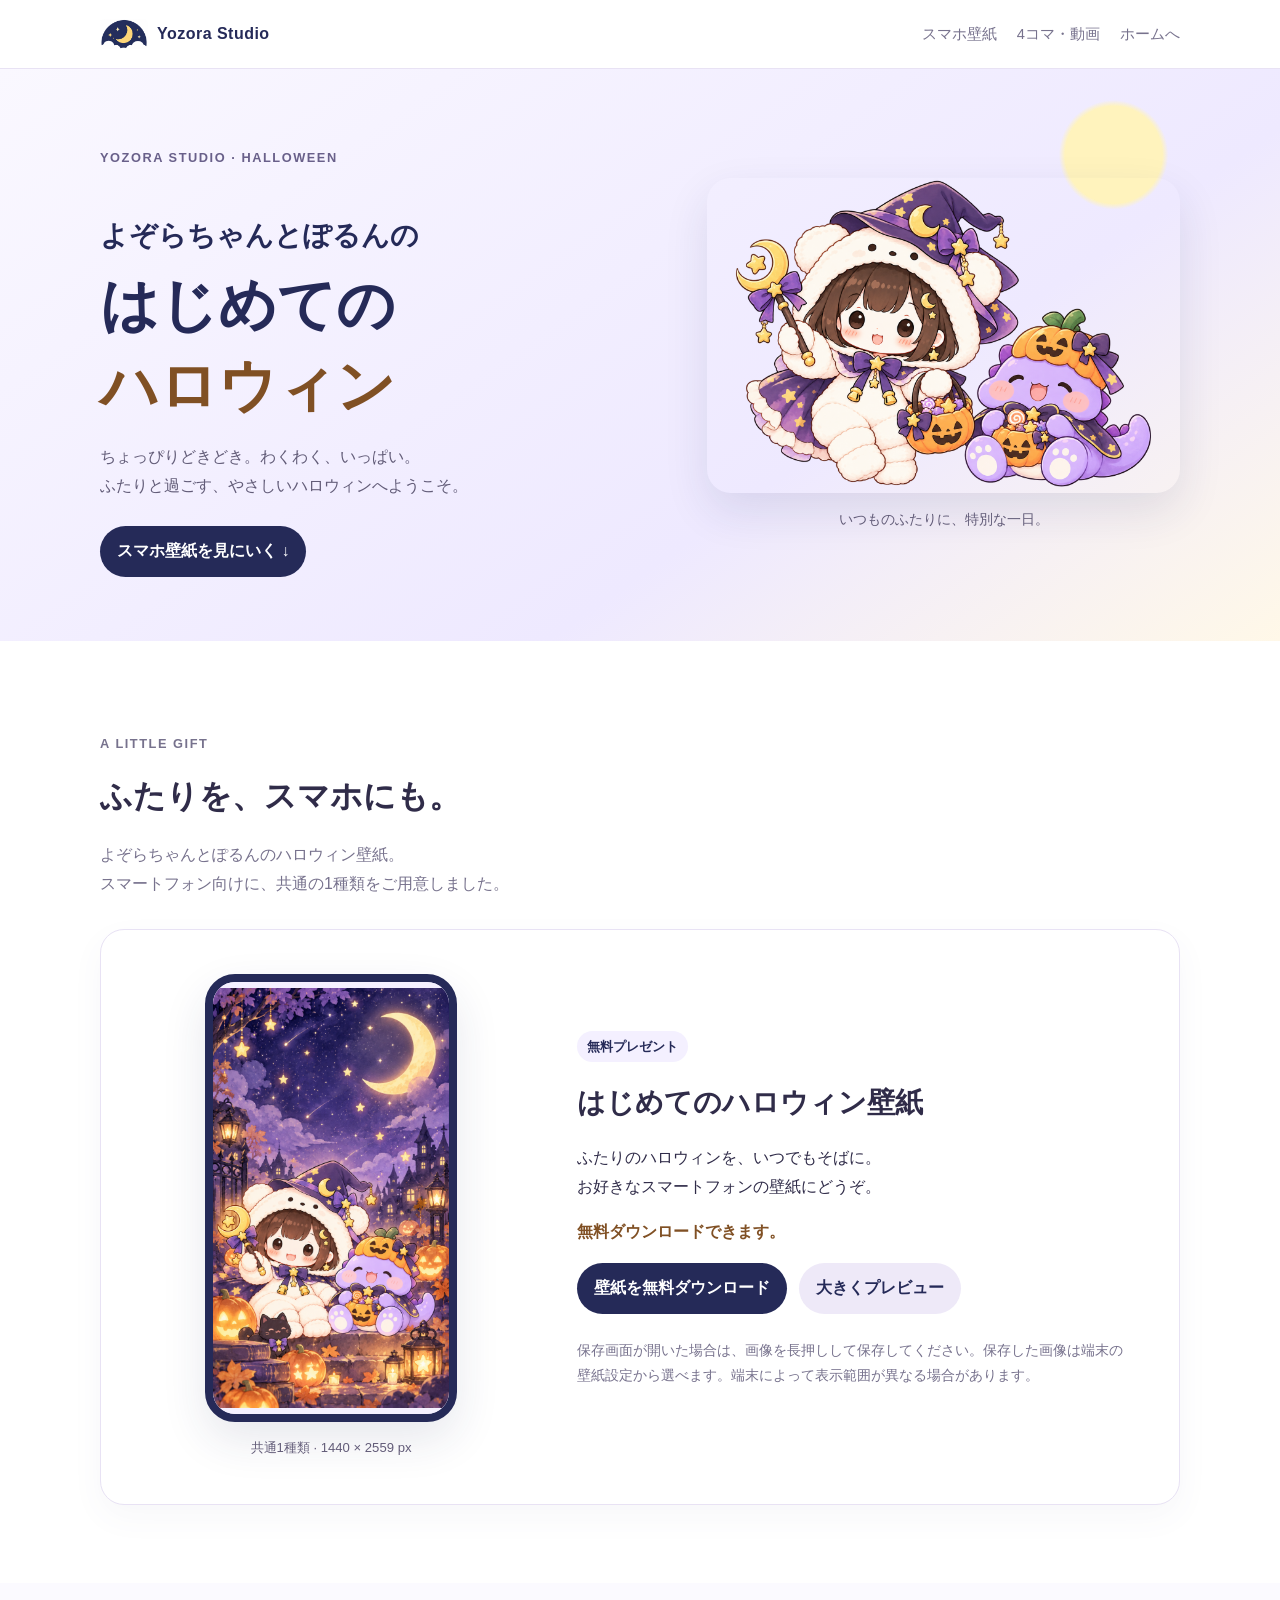
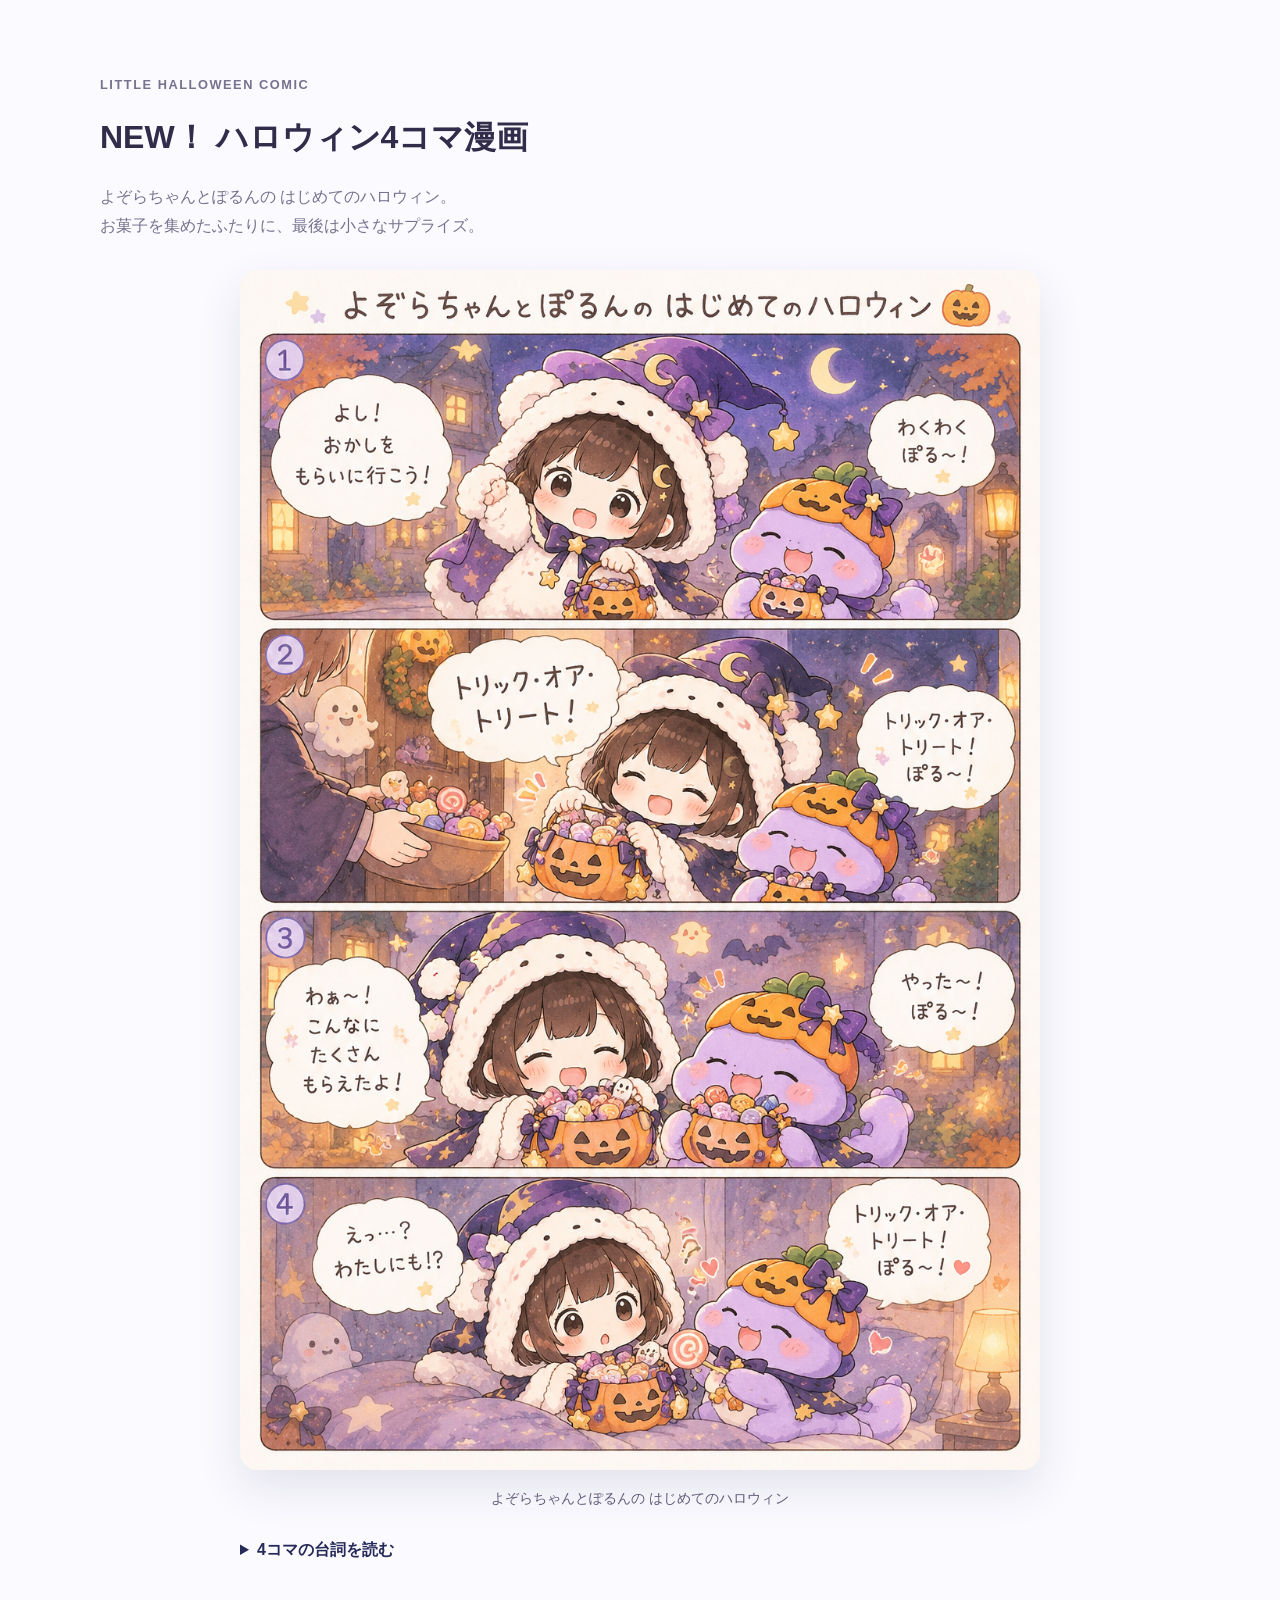
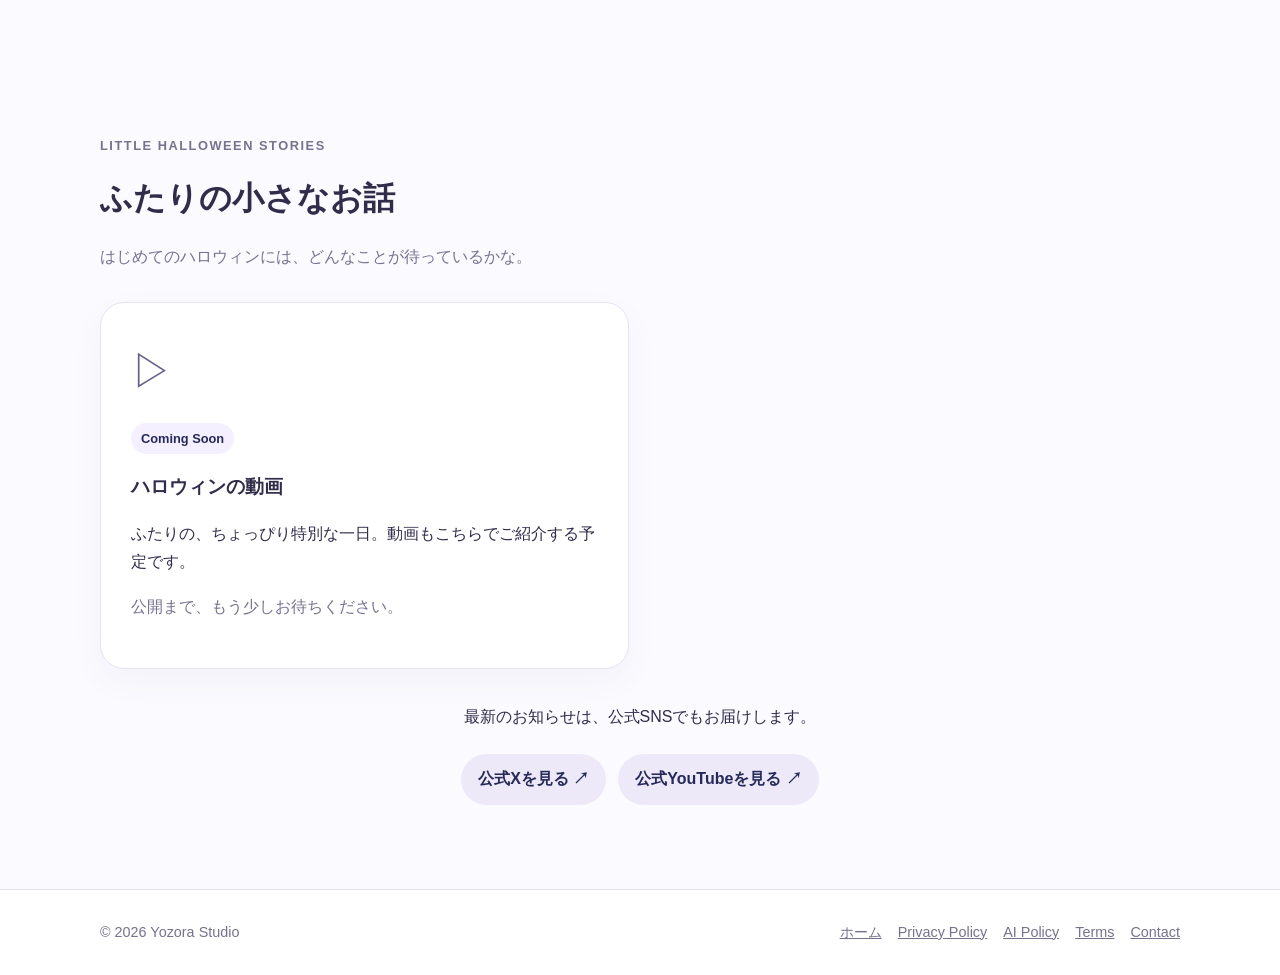
==== commit e98773cf: "Publish Halloween four-panel comic with responsive layout and accessible transcript" ====
--- a/halloween/index.html
+++ b/halloween/index.html
@@ -4,7 +4,7 @@
   <meta charset="utf-8">
   <meta name="viewport" content="width=device-width,initial-scale=1">
   <title>よぞらちゃんとぽるんの はじめてのハロウィン｜Yozora Studio</title>
-  <meta name="description" content="よぞらちゃんとぽるんの、はじめてのハロウィン。共通スマホ壁紙の無料ダウンロードや、これから届く4コマ・動画をお楽しみに。">
+  <meta name="description" content="よぞらちゃんとぽるんの、はじめてのハロウィン。共通スマホ壁紙の無料ダウンロードや、公開中のハロウィン4コマ漫画をお楽しみください。">
   <link rel="canonical" href="https://yozorastudio.com/halloween/">
   <link rel="icon" href="/favicon.ico">
   <link rel="apple-touch-icon" href="/apple-touch-icon.png">
@@ -16,7 +16,7 @@
   <meta property="og:site_name" content="Yozora Studio">
   <meta name="twitter:card" content="summary_large_image">
   <link rel="stylesheet" href="/style.css?v=20261011-web-consultation">
-  <link rel="stylesheet" href="./halloween.css?v=20261013-costume">
+  <link rel="stylesheet" href="./halloween.css?v=20261013-comic">
   <script src="./halloween.js" defer></script>
 </head>
 <body class="halloween-page">
@@ -25,7 +25,7 @@
   <div class="wrap nav">
     <a class="brand" href="/" aria-label="Yozora Studio ホーム"><img src="/logo-header.png" alt=""><span>Yozora Studio</span></a>
     <nav aria-label="特設ページナビゲーション">
-      <a href="#wallpaper">スマホ壁紙</a><a href="#stories">4コマ・動画</a><a href="/">ホームへ</a>
+      <a href="#wallpaper">スマホ壁紙</a><a href="#comic">4コマ・動画</a><a href="/">ホームへ</a>
     </nav>
   </div>
 </header>
@@ -70,14 +70,28 @@
       </div>
     </div>
   </section>
+  <section id="comic" class="section alt hw-comic" aria-labelledby="comic-title">
+    <div class="wrap">
+      <div class="section-head"><p class="hw-eyebrow">LITTLE HALLOWEEN COMIC</p><h2 id="comic-title">NEW！ ハロウィン4コマ漫画</h2><p>よぞらちゃんとぽるんの はじめてのハロウィン。<br>お菓子を集めたふたりに、最後は小さなサプライズ。</p></div>
+      <figure class="hw-comic-figure">
+        <img src="./assets/halloween-comic.png" alt="『よぞらちゃんとぽるんの はじめてのハロウィン』の縦長4コマ漫画。魔法使い姿のふたりがお菓子を集め、最後にぽるんがよぞらちゃんへキャンディーを差し出します。" width="1024" height="1536" loading="lazy" decoding="async">
+        <figcaption>よぞらちゃんとぽるんの はじめてのハロウィン</figcaption>
+      </figure>
+      <details class="hw-comic-transcript">
+        <summary>4コマの台詞を読む</summary>
+        <ol>
+          <li>よぞらちゃん「よし！ おかしをもらいに行こう！」ぽるん「わくわく ぽる～！」</li>
+          <li>よぞらちゃん「トリック・オア・トリート！」ぽるん「トリック・オア・トリート！ ぽる～！」</li>
+          <li>よぞらちゃん「わぁ～！ こんなにたくさんもらえたよ！」ぽるん「やった～！ ぽる～！」</li>
+          <li>ぽるんがよぞらちゃんへキャンディーを差し出します。よぞらちゃん「えっ…？ わたしにも!?」ぽるん「トリック・オア・トリート！ ぽる～！ ♥」</li>
+        </ol>
+      </details>
+    </div>
+  </section>
   <section id="stories" class="section alt">
     <div class="wrap">
       <div class="section-head"><p class="hw-eyebrow">LITTLE HALLOWEEN STORIES</p><h2>ふたりの小さなお話</h2><p>はじめてのハロウィンには、どんなことが待っているかな。</p></div>
       <div class="grid works-grid">
-        <article class="card hw-story" id="comic">
-          <div class="hw-story-icon" aria-hidden="true">▦</div><span class="tag">Coming Soon</span>
-          <h3>4コマのお話</h3><p>よぞらちゃんとぽるんのハロウィンを、短いお話でお届けする予定です。</p><p class="muted">公開まで、もう少しお待ちください。</p>
-        </article>
         <article class="card hw-story" id="video">
           <div class="hw-story-icon" aria-hidden="true">▷</div><span class="tag">Coming Soon</span>
           <h3>ハロウィンの動画</h3><p>ふたりの、ちょっぴり特別な一日。動画もこちらでご紹介する予定です。</p><p class="muted">公開まで、もう少しお待ちください。</p>
--- a/halloween/halloween.css
+++ b/halloween/halloween.css
@@ -50,3 +50,11 @@
 .hw-costume { width: 100%; height: auto; border-radius: 24px; box-shadow: 0 18px 45px #252a581c; }
 .hw-art figcaption { margin-top: 14px; text-align: center; color: #625c78; font-size: .9rem; }
 @media (max-width: 430px) { .hw-costume { border-radius: 18px; } }
+
+.hw-comic-figure { width: 100%; max-width: 800px; margin: 0 auto; }
+.hw-comic-figure img { display: block; width: 100%; height: auto; border-radius: 18px; box-shadow: 0 18px 45px #252a581c; }
+.hw-comic-figure figcaption { margin-top: 16px; text-align: center; color: #625c78; font-size: .9rem; }
+.hw-comic-transcript { max-width: 800px; margin: 24px auto 0; }
+.hw-comic-transcript summary { cursor: pointer; color: var(--deep); font-weight: 700; }
+.hw-comic-transcript li { margin-top: 12px; }
+.hw-comic-transcript summary:focus-visible { outline: 3px solid var(--deep); outline-offset: 5px; }
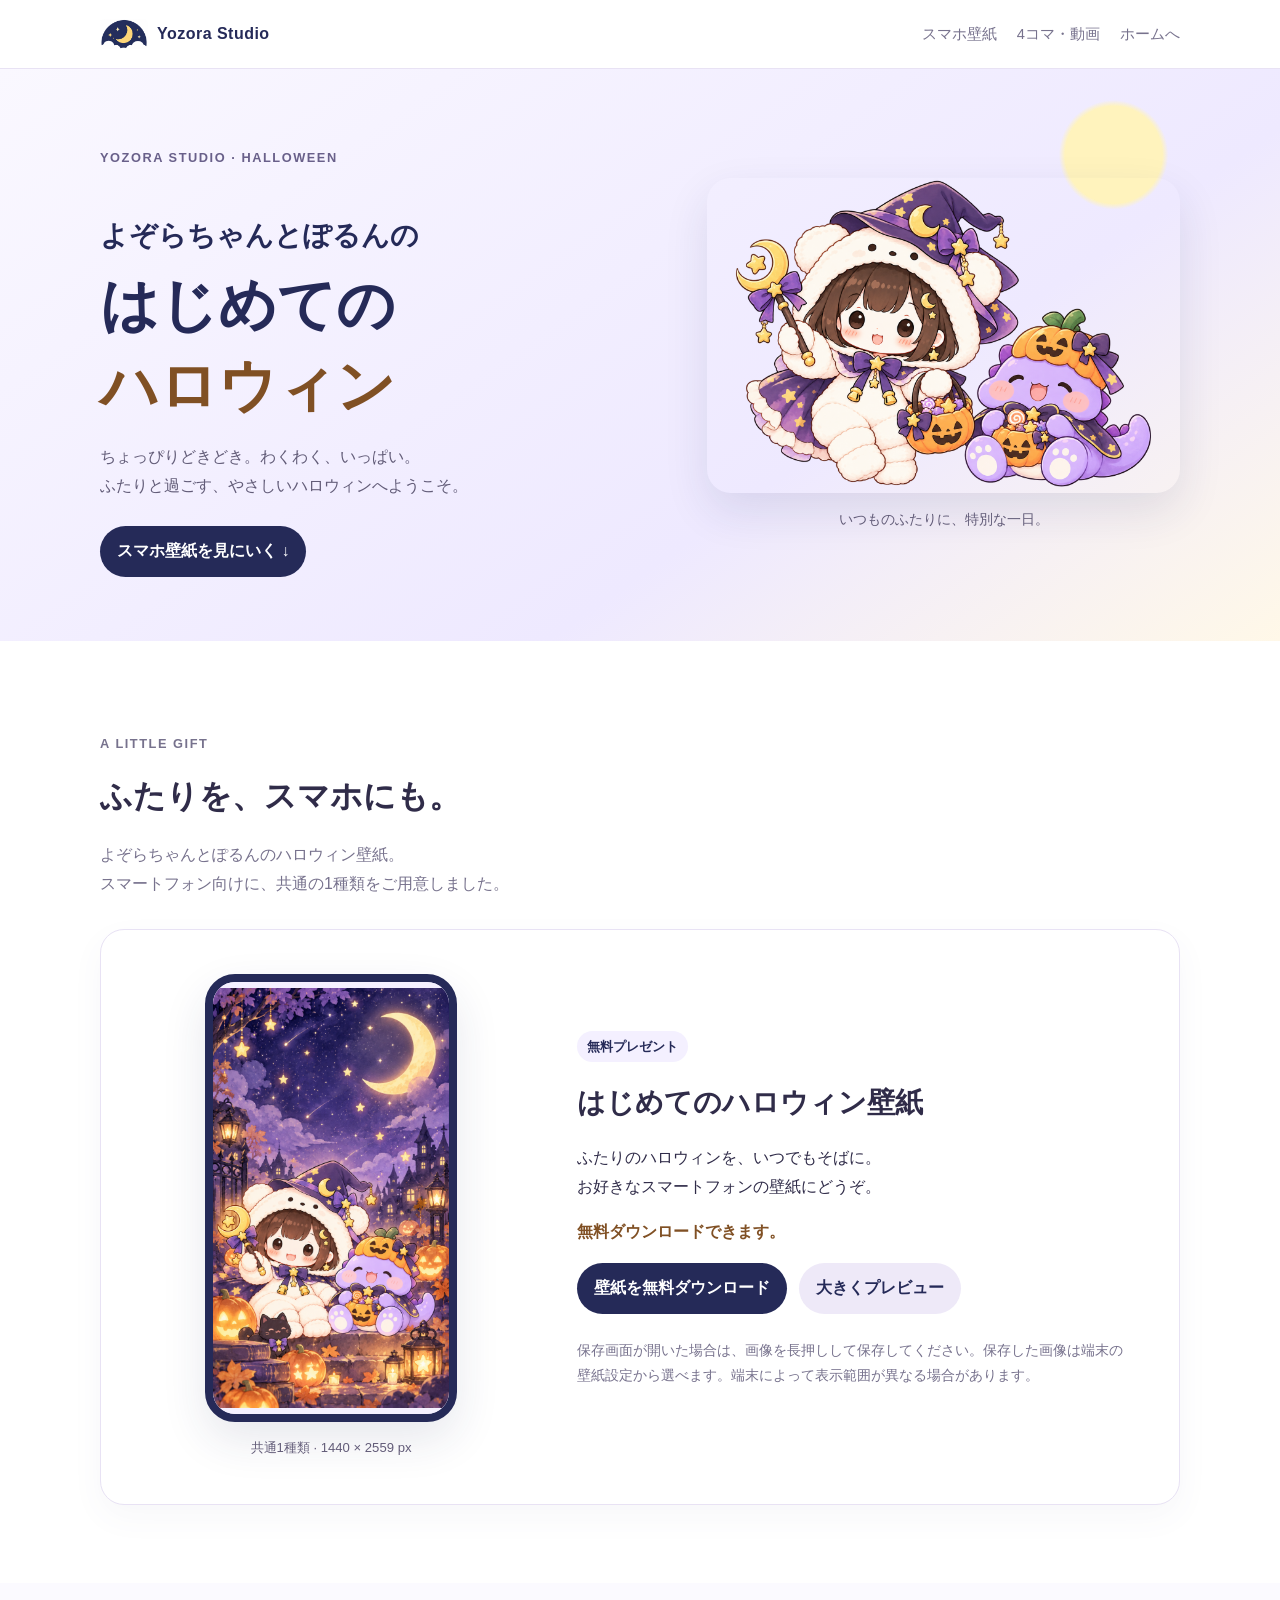
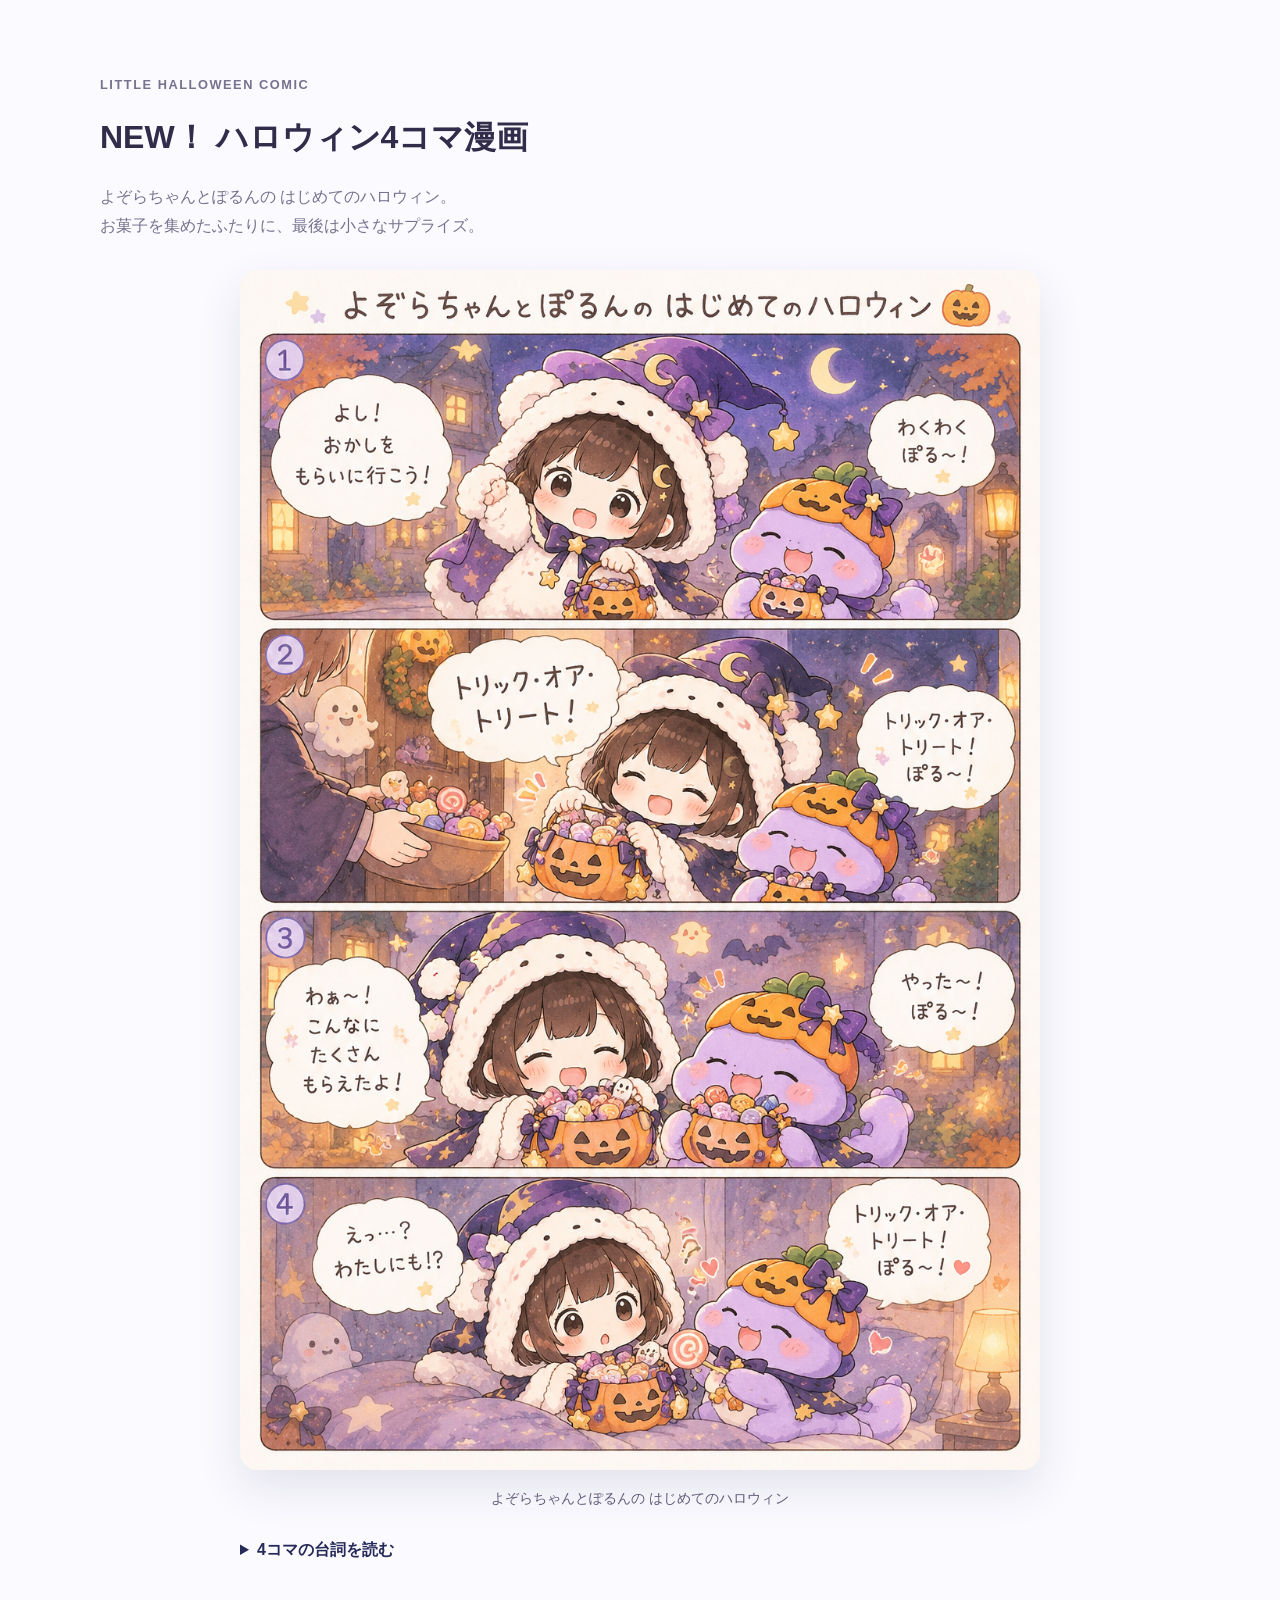
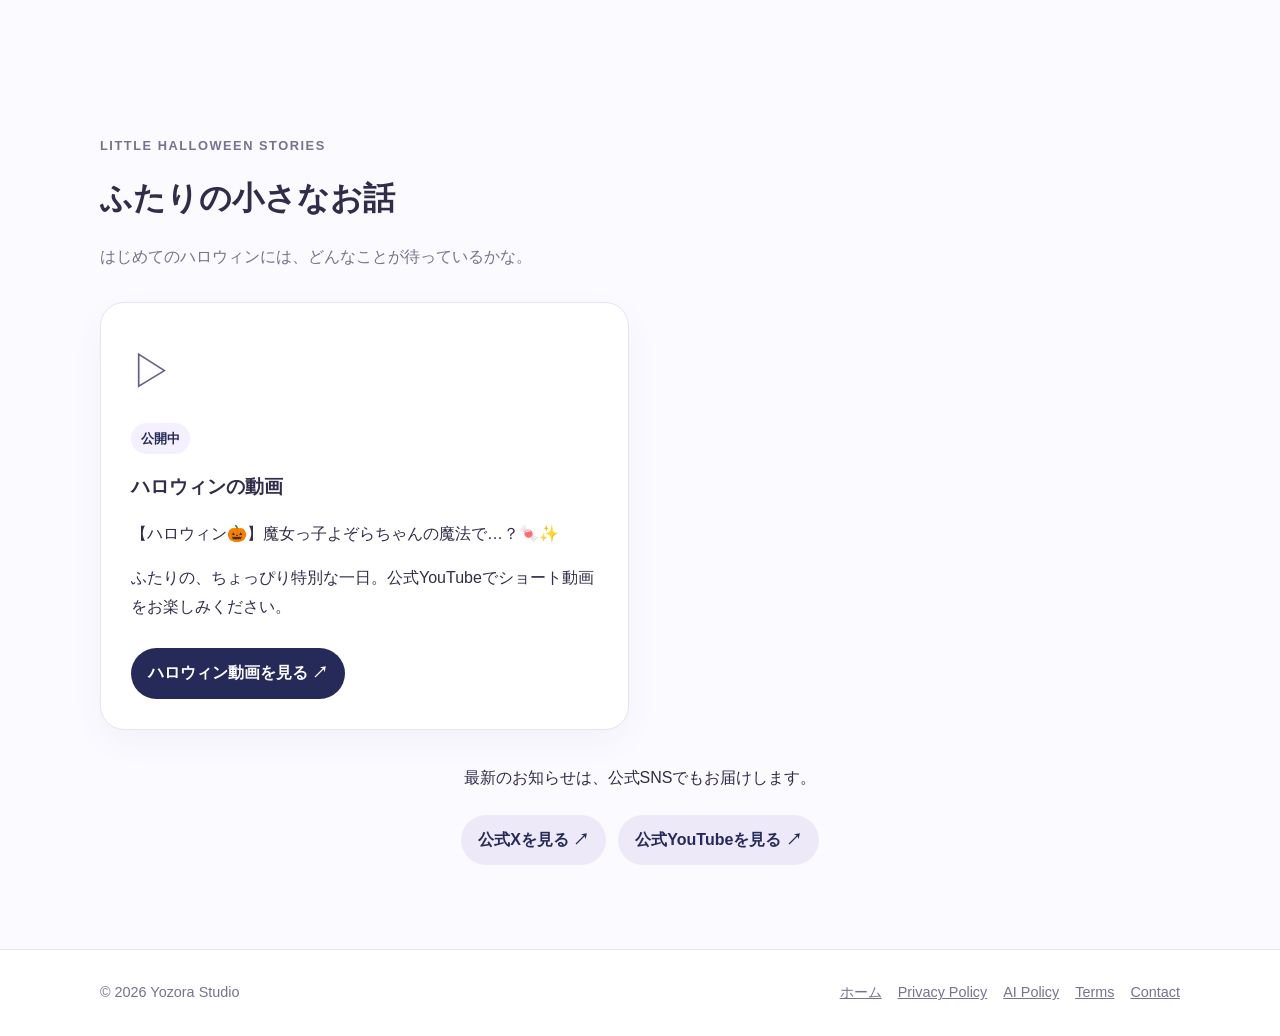
==== commit 81cedfd9: "Replace Halloween coming soon with verified YouTube video link" ====
--- a/halloween/index.html
+++ b/halloween/index.html
@@ -93,8 +93,10 @@
       <div class="section-head"><p class="hw-eyebrow">LITTLE HALLOWEEN STORIES</p><h2>ふたりの小さなお話</h2><p>はじめてのハロウィンには、どんなことが待っているかな。</p></div>
       <div class="grid works-grid">
         <article class="card hw-story" id="video">
-          <div class="hw-story-icon" aria-hidden="true">▷</div><span class="tag">Coming Soon</span>
-          <h3>ハロウィンの動画</h3><p>ふたりの、ちょっぴり特別な一日。動画もこちらでご紹介する予定です。</p><p class="muted">公開まで、もう少しお待ちください。</p>
+          <div class="hw-story-icon" aria-hidden="true">▷</div><span class="tag">公開中</span>
+          <h3>ハロウィンの動画</h3><p>【ハロウィン🎃】魔女っ子よぞらちゃんの魔法で…？🍬✨</p>
+          <p>ふたりの、ちょっぴり特別な一日。公式YouTubeでショート動画をお楽しみください。</p>
+          <a class="btn" href="https://www.youtube.com/shorts/4kA_f59yKgg" target="_blank" rel="noopener noreferrer">ハロウィン動画を見る ↗</a>
         </article>
       </div>
       <div class="hw-follow"><p>最新のお知らせは、公式SNSでもお届けします。</p><a class="btn secondary" href="https://x.com/YozoraStudio_" target="_blank" rel="noopener noreferrer">公式Xを見る ↗</a><a class="btn secondary" href="https://www.youtube.com/@YozoraStudioOfficial" target="_blank" rel="noopener noreferrer">公式YouTubeを見る ↗</a></div>
--- a/style.css
+++ b/style.css
@@ -890,3 +890,17 @@
   .halloween-banner { padding-top: 24px; padding-bottom: 24px; }
   .halloween-banner-link { border-radius: 16px; }
 }
+
+/* Music */
+.music-list { display: grid; gap: 34px; max-width: 980px; }
+.music-card { padding: clamp(20px, 4vw, 38px); min-width: 0; }
+.music-card h2 { margin: 6px 0 14px; font-size: clamp(1.35rem, 2.3vw, 1.8rem); line-height: 1.55; }
+.music-player { margin-top: 24px; aspect-ratio: 16 / 9; overflow: hidden; border-radius: 18px; background: var(--lav); }
+.music-player iframe { display: block; width: 100%; height: 100%; border: 0; }
+.music-card > .btn { margin-top: 18px; }
+.music-home h2 { font-size: clamp(1.45rem, 3vw, 2rem); }
+nav a[aria-current="page"] { color: var(--deep); font-weight: 700; }
+.music-card a:focus-visible, .music-home a:focus-visible { outline: 3px solid var(--deep); outline-offset: 4px; }
+@media (min-width: 761px) and (max-width: 1080px) { .nav { flex-wrap: wrap; padding: 12px 0; gap: 10px; } }
+
+.music-card { scroll-margin-top: 150px; }
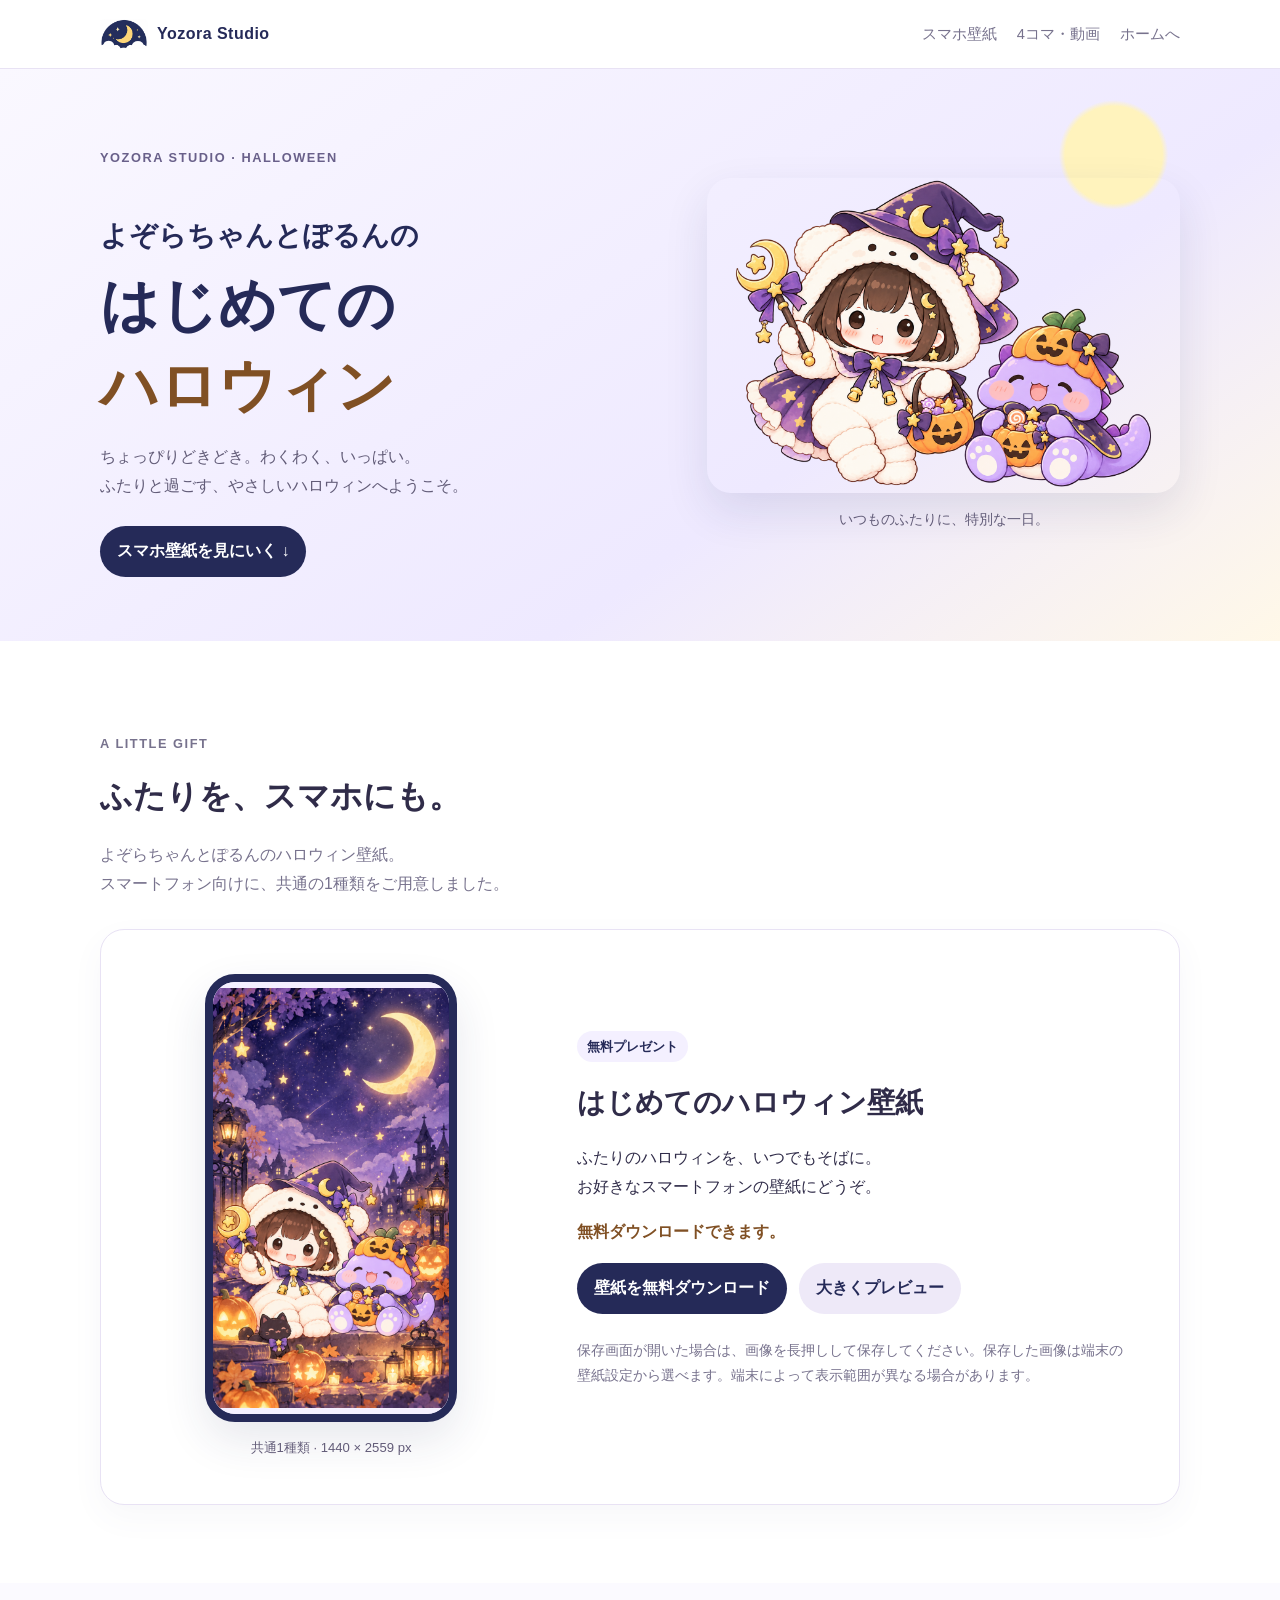
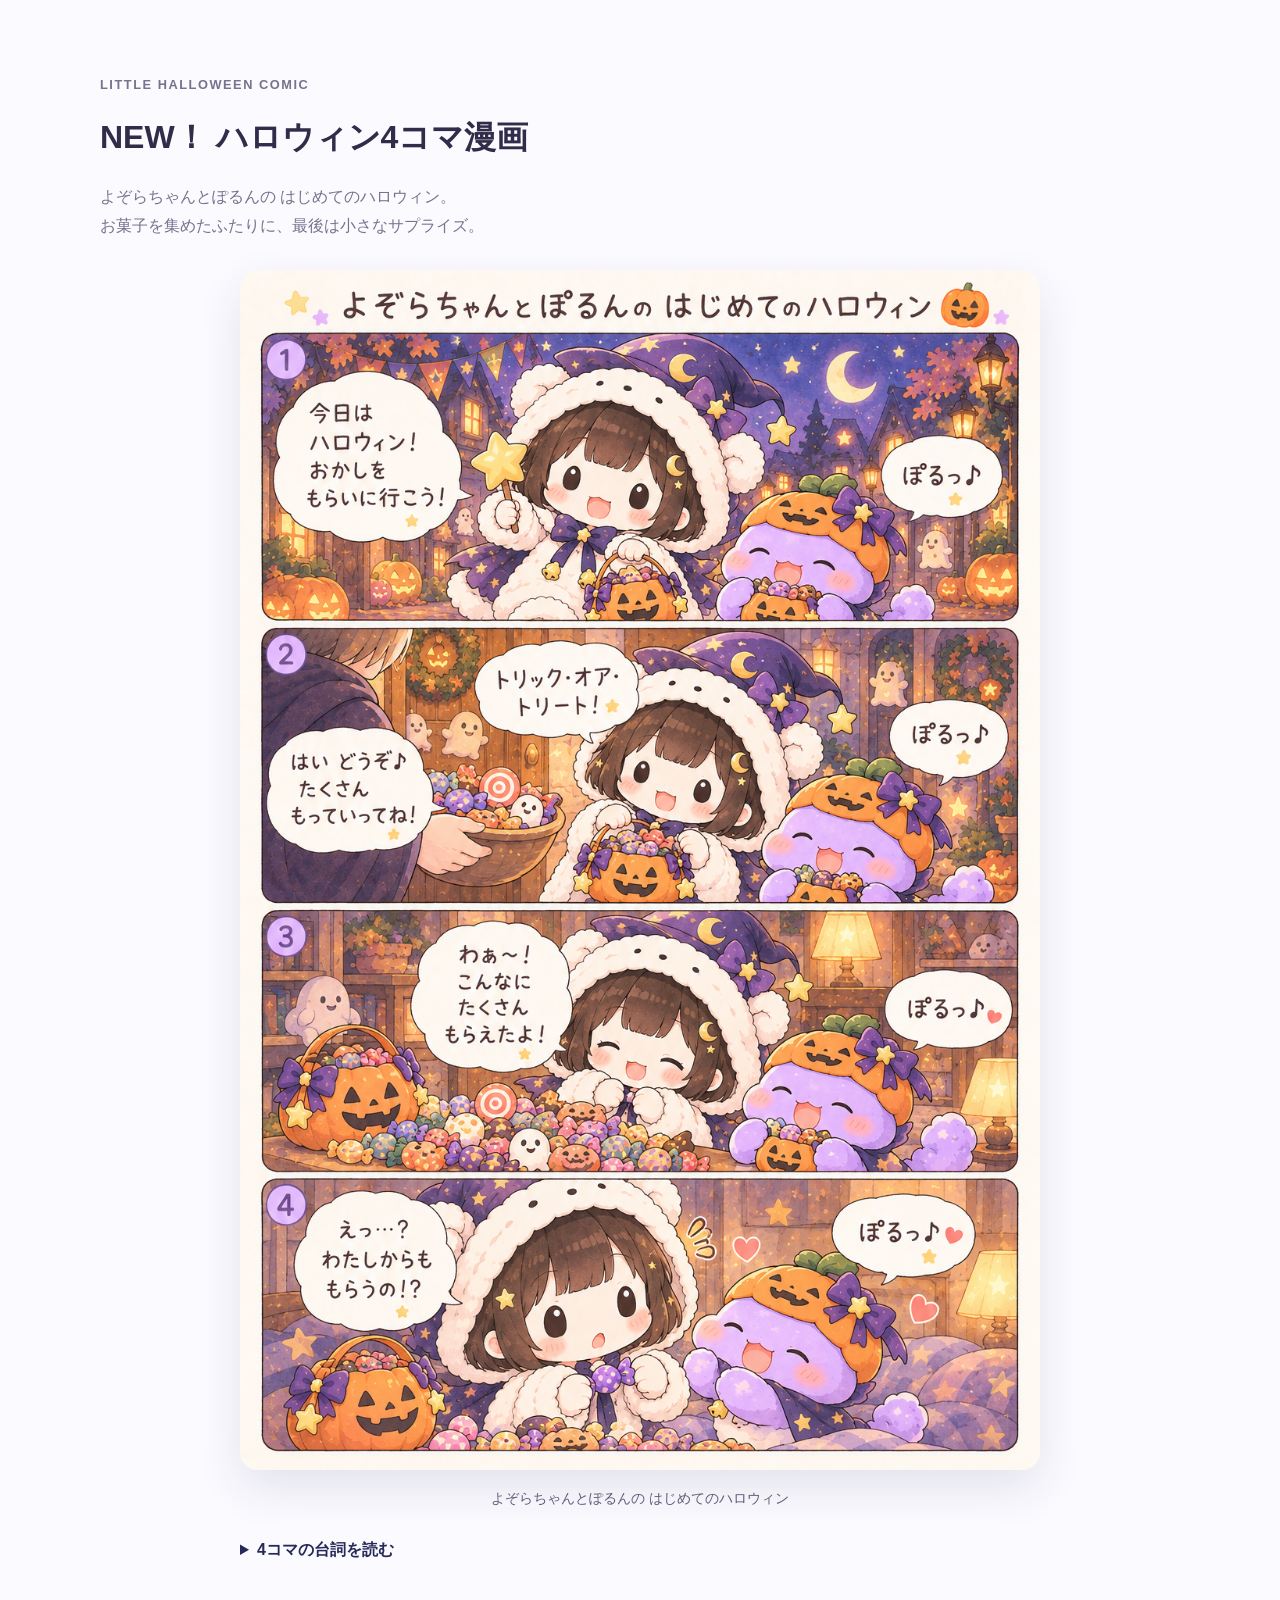
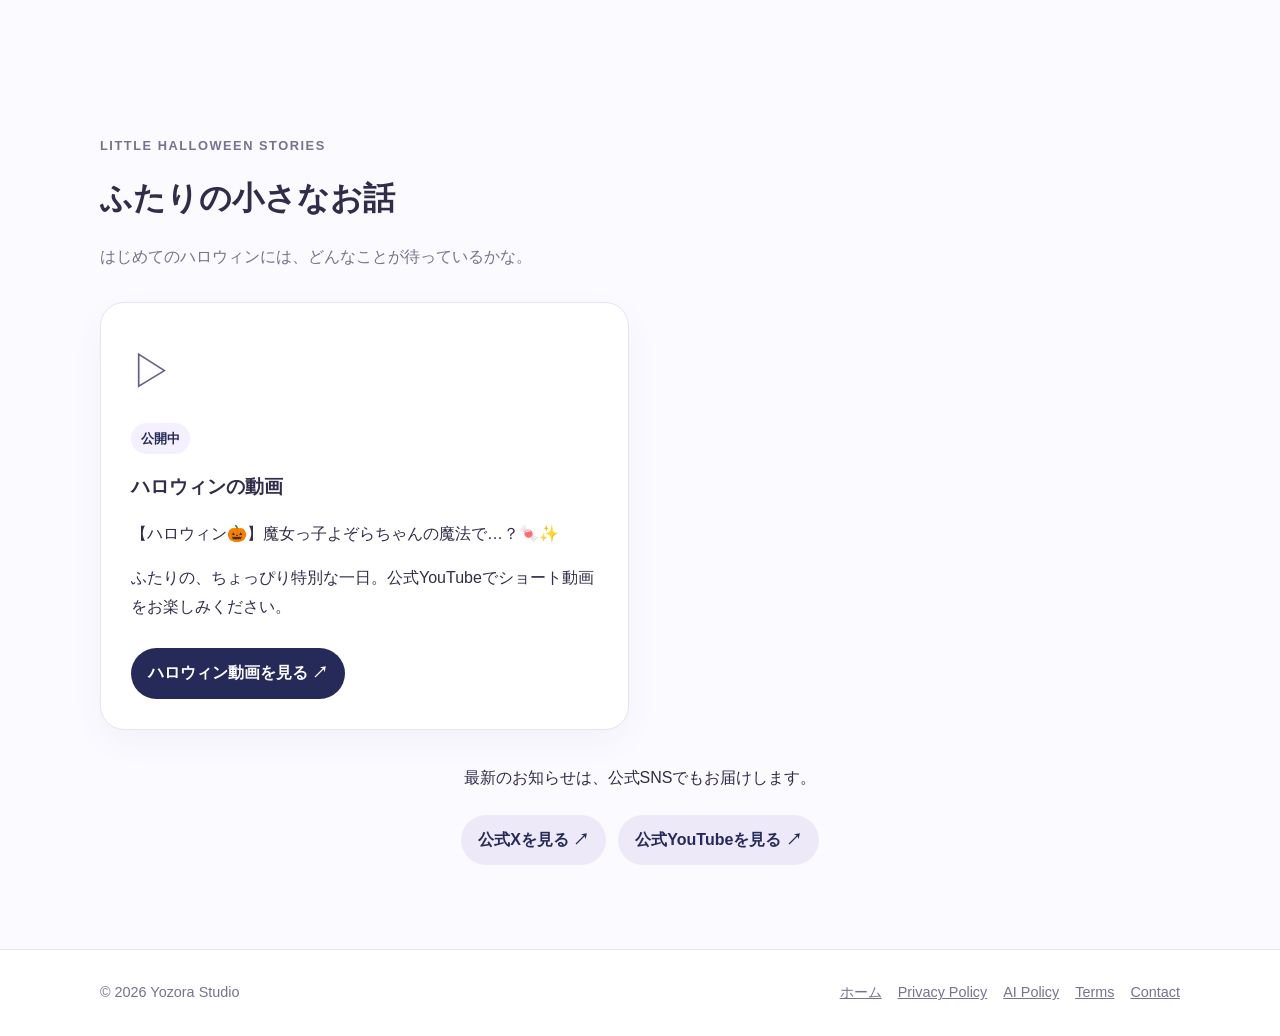
==== commit c262d25d: "Update Halloween comic with official round eyes and revised dialogue" ====
--- a/halloween/index.html
+++ b/halloween/index.html
@@ -74,16 +74,16 @@
     <div class="wrap">
       <div class="section-head"><p class="hw-eyebrow">LITTLE HALLOWEEN COMIC</p><h2 id="comic-title">NEW！ ハロウィン4コマ漫画</h2><p>よぞらちゃんとぽるんの はじめてのハロウィン。<br>お菓子を集めたふたりに、最後は小さなサプライズ。</p></div>
       <figure class="hw-comic-figure">
-        <img src="./assets/halloween-comic.png" alt="『よぞらちゃんとぽるんの はじめてのハロウィン』の縦長4コマ漫画。魔法使い姿のふたりがお菓子を集め、最後にぽるんがよぞらちゃんへキャンディーを差し出します。" width="1024" height="1536" loading="lazy" decoding="async">
+        <img src="./assets/halloween-comic.png?v=20261025-round-eyes" alt="『よぞらちゃんとぽるんの はじめてのハロウィン』の縦長4コマ漫画。魔法使い姿のふたりがお菓子を集め、最後にぽるんがよぞらちゃんのお菓子を欲しがり、よぞらちゃんが驚きます。" width="1024" height="1536" loading="lazy" decoding="async">
         <figcaption>よぞらちゃんとぽるんの はじめてのハロウィン</figcaption>
       </figure>
       <details class="hw-comic-transcript">
         <summary>4コマの台詞を読む</summary>
         <ol>
-          <li>よぞらちゃん「よし！ おかしをもらいに行こう！」ぽるん「わくわく ぽる～！」</li>
-          <li>よぞらちゃん「トリック・オア・トリート！」ぽるん「トリック・オア・トリート！ ぽる～！」</li>
-          <li>よぞらちゃん「わぁ～！ こんなにたくさんもらえたよ！」ぽるん「やった～！ ぽる～！」</li>
-          <li>ぽるんがよぞらちゃんへキャンディーを差し出します。よぞらちゃん「えっ…？ わたしにも!?」ぽるん「トリック・オア・トリート！ ぽる～！ ♥」</li>
+          <li>よぞらちゃん「今日はハロウィン！ おかしをもらいに行こう！」ぽるん「ぽるっ♪」</li>
+          <li>よぞらちゃん「トリック・オア・トリート！」お菓子をくれる人「はい どうぞ♪ たくさんもっていってね！」ぽるん「ぽるっ♪」</li>
+          <li>よぞらちゃん「わぁ～！ こんなにたくさんもらえたよ！」ぽるん「ぽるっ♪ ♥」</li>
+          <li>ぽるんがよぞらちゃんのお菓子を欲しがります。よぞらちゃん「えっ…？ わたしからももらうの!?」ぽるん「ぽるっ♪ ♥」</li>
         </ol>
       </details>
     </div>
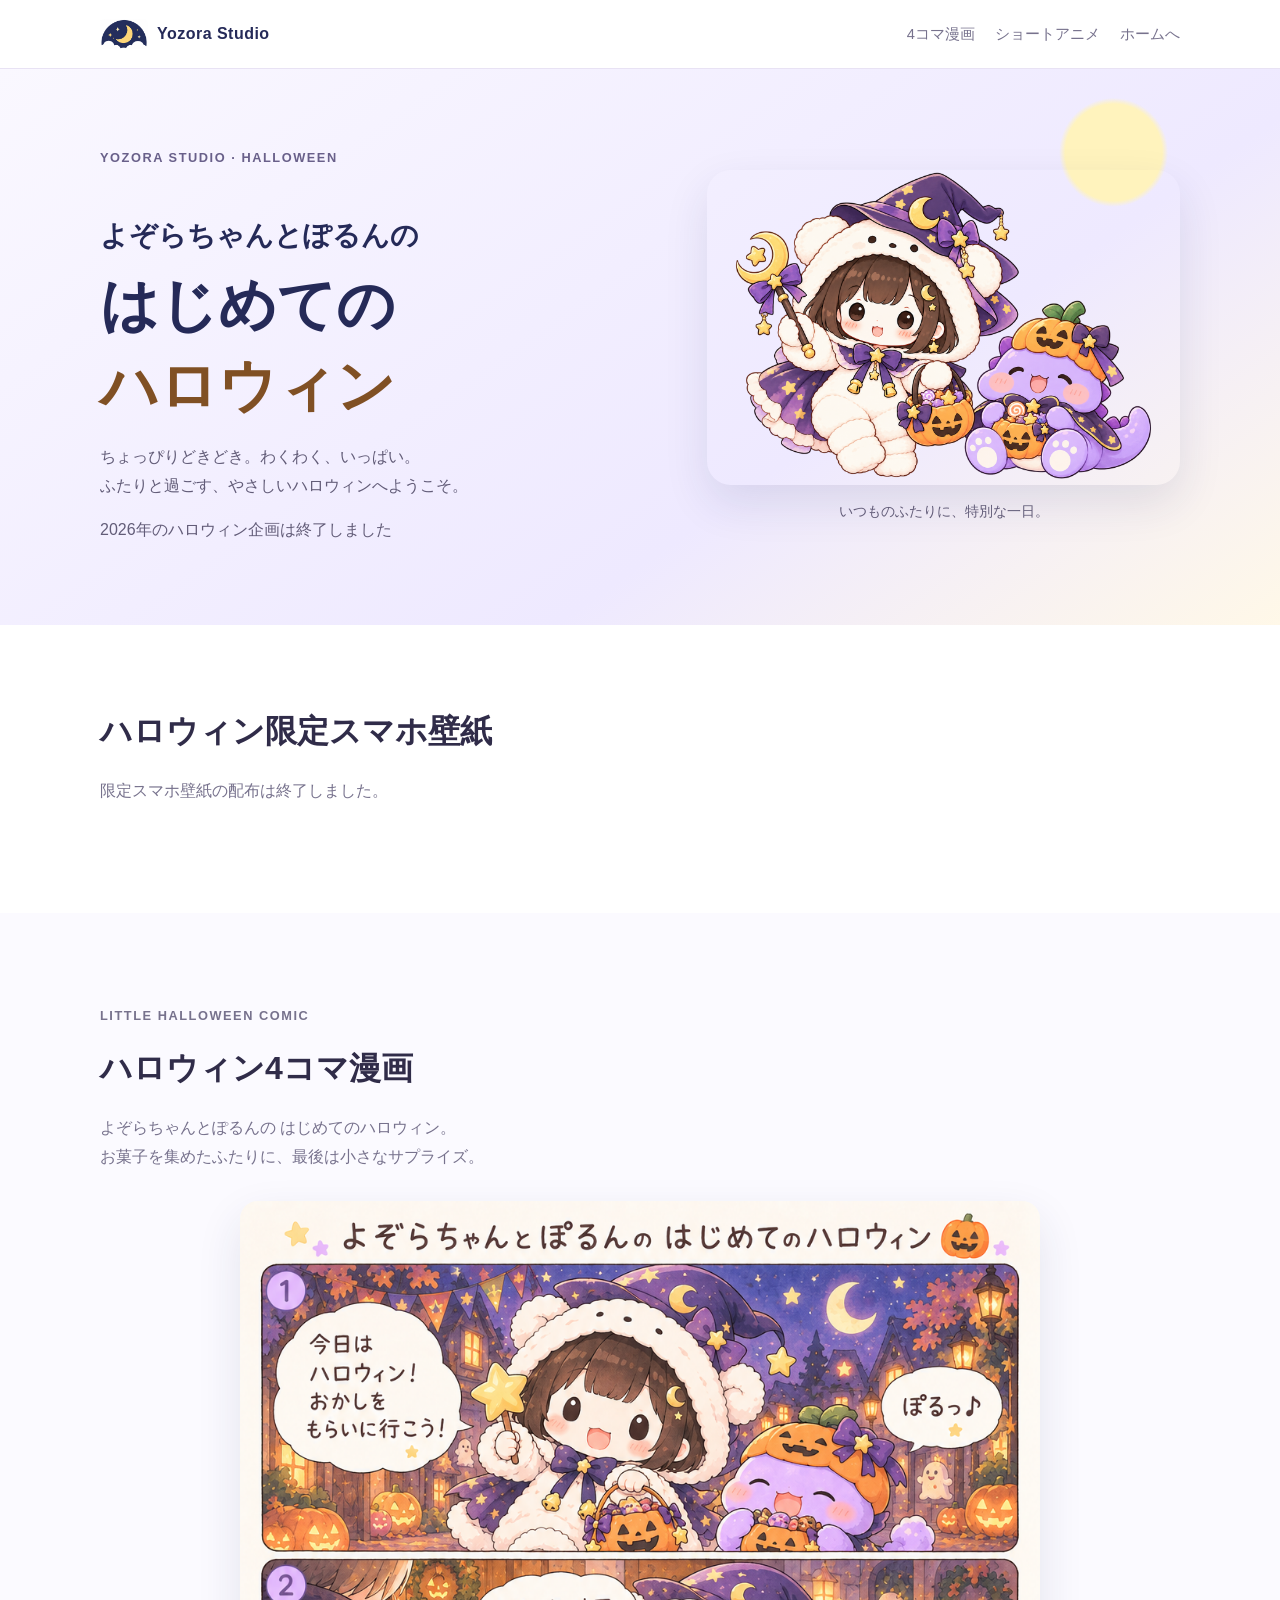
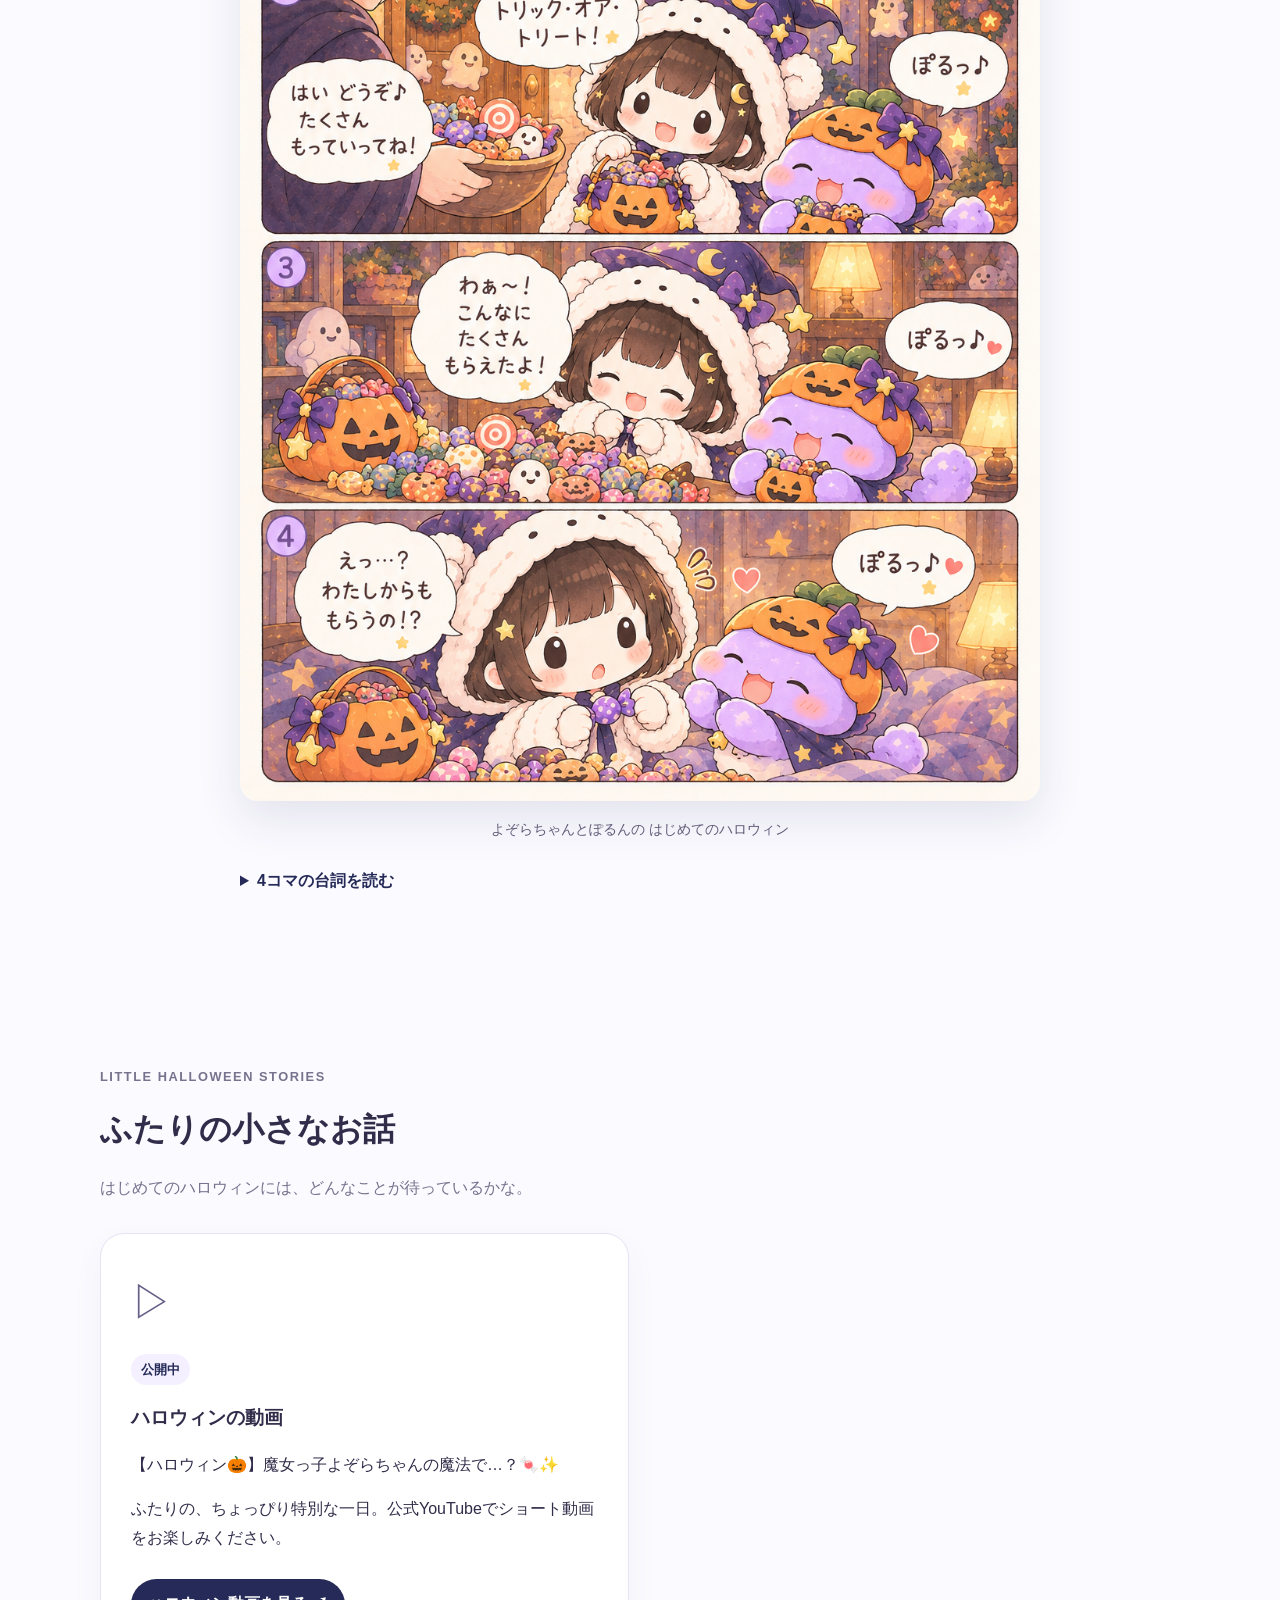
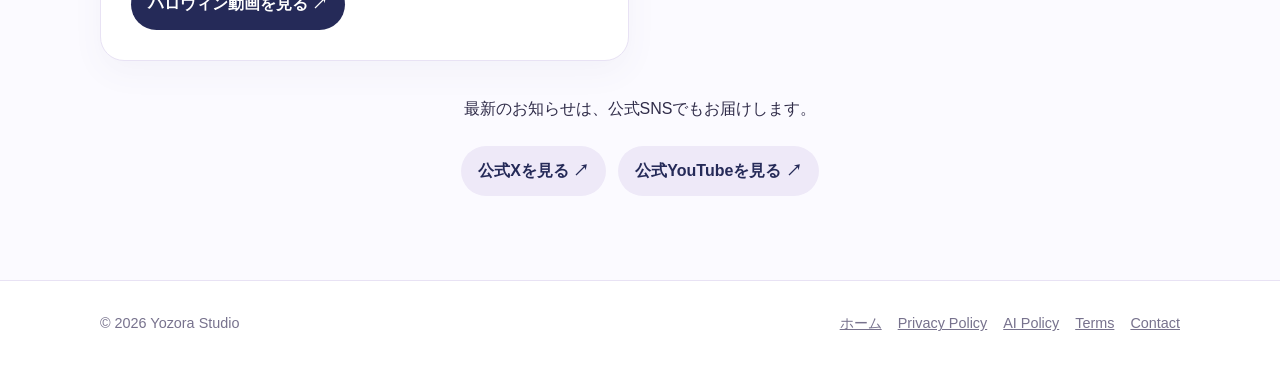
==== commit e77d172e: "Archive the 2026 Halloween campaign" ====
--- a/halloween/index.html
+++ b/halloween/index.html
@@ -4,20 +4,19 @@
   <meta charset="utf-8">
   <meta name="viewport" content="width=device-width,initial-scale=1">
   <title>よぞらちゃんとぽるんの はじめてのハロウィン｜Yozora Studio</title>
-  <meta name="description" content="よぞらちゃんとぽるんの、はじめてのハロウィン。共通スマホ壁紙の無料ダウンロードや、公開中のハロウィン4コマ漫画をお楽しみください。">
+  <meta name="description" content="よぞらちゃんとぽるんの、はじめてのハロウィン。2026年の企画は終了しました。ハロウィン4コマ漫画とショートアニメは引き続きお楽しみいただけます。">
   <link rel="canonical" href="https://yozorastudio.com/halloween/">
   <link rel="icon" href="/favicon.ico">
   <link rel="apple-touch-icon" href="/apple-touch-icon.png">
   <meta property="og:type" content="website">
   <meta property="og:title" content="よぞらちゃんとぽるんの はじめてのハロウィン">
-  <meta property="og:description" content="ふたりと過ごす、ちょっとやさしいハロウィン。スマホ壁紙と、小さなお話をお届けします。">
+  <meta property="og:description" content="ふたりと過ごす、ちょっとやさしいハロウィン。4コマ漫画とショートアニメをお楽しみください。">
   <meta property="og:url" content="https://yozorastudio.com/halloween/">
   <meta property="og:image" content="https://yozorastudio.com/ogp.png">
   <meta property="og:site_name" content="Yozora Studio">
   <meta name="twitter:card" content="summary_large_image">
   <link rel="stylesheet" href="/style.css?v=20261011-web-consultation">
-  <link rel="stylesheet" href="./halloween.css?v=20261013-comic">
-  <script src="./halloween.js" defer></script>
+  <link rel="stylesheet" href="./halloween.css?v=20261112-archive">
 </head>
 <body class="halloween-page">
 <a class="hw-skip" href="#main">本文へスキップ</a>
@@ -25,7 +24,7 @@
   <div class="wrap nav">
     <a class="brand" href="/" aria-label="Yozora Studio ホーム"><img src="/logo-header.png" alt=""><span>Yozora Studio</span></a>
     <nav aria-label="特設ページナビゲーション">
-      <a href="#wallpaper">スマホ壁紙</a><a href="#comic">4コマ・動画</a><a href="/">ホームへ</a>
+      <a href="#comic">4コマ漫画</a><a href="#stories">ショートアニメ</a><a href="/">ホームへ</a>
     </nav>
   </div>
 </header>
@@ -36,7 +35,7 @@
         <p class="hw-eyebrow">YOZORA STUDIO · HALLOWEEN</p>
         <h1><span>よぞらちゃんとぽるんの</span><br>はじめての<br><strong>ハロウィン</strong></h1>
         <p class="hw-lead">ちょっぴりどきどき。わくわく、いっぱい。<br>ふたりと過ごす、やさしいハロウィンへようこそ。</p>
-        <a class="btn" href="#wallpaper">スマホ壁紙を見にいく ↓</a>
+        <p class="hw-lead">2026年のハロウィン企画は終了しました</p>
       </div>
       <figure class="hw-art">
         <img class="hw-costume" src="./assets/halloween-costume.png?v=20261013" alt="星と月の魔法使い衣装のよぞらちゃんと、かぼちゃの帽子をかぶったぽるん。ふたりでお菓子のかごを持っています。" width="1536" height="1024" decoding="async">
@@ -44,35 +43,17 @@
       </figure>
     </div>
   </section>
-  <section id="wallpaper" class="section">
+  <section id="wallpaper" class="section" aria-labelledby="wallpaper-title">
     <div class="wrap">
-      <div class="section-head"><p class="hw-eyebrow">A LITTLE GIFT</p><h2>ふたりを、スマホにも。</h2><p>よぞらちゃんとぽるんのハロウィン壁紙。<br>スマートフォン向けに、共通の1種類をご用意しました。</p></div>
-      <div class="card hw-wallpaper-grid">
-        <figure class="hw-wallpaper-figure">
-          <div class="hw-phone">
-            <div id="wallpaper-placeholder" class="hw-placeholder"><span aria-hidden="true">☾ ✦</span><p>壁紙を<br>読み込み中</p><span aria-hidden="true">🎃</span></div>
-            <img id="wallpaper-image" alt="よぞらちゃんとぽるんのハロウィンスマホ壁紙" hidden>
-          </div>
-          <figcaption id="wallpaper-caption">スマホ壁紙 · 共通1種類</figcaption>
-        </figure>
-        <div>
-          <span class="tag">無料プレゼント</span>
-          <h3>はじめてのハロウィン壁紙</h3>
-          <p>ふたりのハロウィンを、いつでもそばに。<br>お好きなスマートフォンの壁紙にどうぞ。</p>
-          <p id="wallpaper-status" class="hw-status" role="status">壁紙を読み込んでいます。</p>
-          <div id="wallpaper-actions" class="hw-actions" hidden>
-            <a id="wallpaper-download" class="btn" download>壁紙を無料ダウンロード</a>
-            <button id="wallpaper-preview" class="btn secondary" type="button">大きくプレビュー</button>
-          </div>
-          <p class="muted hw-note">保存画面が開いた場合は、画像を長押しして保存してください。保存した画像は端末の壁紙設定から選べます。端末によって表示範囲が異なる場合があります。</p>
-          <noscript><p><a class="btn" href="./assets/halloween-wallpaper.png" download="yozora-porun-halloween-wallpaper.png">壁紙を無料ダウンロード</a></p><p><a href="./assets/halloween-wallpaper.png">壁紙画像を開いてプレビュー</a>（1440 × 2559 px）</p></noscript>
-        </div>
+      <div class="section-head">
+        <h2 id="wallpaper-title">ハロウィン限定スマホ壁紙</h2>
+        <p>限定スマホ壁紙の配布は終了しました。</p>
       </div>
     </div>
   </section>
   <section id="comic" class="section alt hw-comic" aria-labelledby="comic-title">
     <div class="wrap">
-      <div class="section-head"><p class="hw-eyebrow">LITTLE HALLOWEEN COMIC</p><h2 id="comic-title">NEW！ ハロウィン4コマ漫画</h2><p>よぞらちゃんとぽるんの はじめてのハロウィン。<br>お菓子を集めたふたりに、最後は小さなサプライズ。</p></div>
+      <div class="section-head"><p class="hw-eyebrow">LITTLE HALLOWEEN COMIC</p><h2 id="comic-title">ハロウィン4コマ漫画</h2><p>よぞらちゃんとぽるんの はじめてのハロウィン。<br>お菓子を集めたふたりに、最後は小さなサプライズ。</p></div>
       <figure class="hw-comic-figure">
         <img src="./assets/halloween-comic.png?v=20261025-round-eyes" alt="『よぞらちゃんとぽるんの はじめてのハロウィン』の縦長4コマ漫画。魔法使い姿のふたりがお菓子を集め、最後にぽるんがよぞらちゃんのお菓子を欲しがり、よぞらちゃんが驚きます。" width="1024" height="1536" loading="lazy" decoding="async">
         <figcaption>よぞらちゃんとぽるんの はじめてのハロウィン</figcaption>
@@ -104,9 +85,5 @@
   </section>
 </main>
 <footer class="site-footer"><div class="wrap footer-row"><div>© 2026 Yozora Studio</div><div class="footer-links"><a href="/">ホーム</a><a href="/privacy.html">Privacy Policy</a><a href="/ai-policy.html">AI Policy</a><a href="/terms.html">Terms</a><a href="mailto:yozorastudio24@gmail.com">Contact</a></div></div></footer>
-<dialog id="wallpaper-dialog" aria-labelledby="preview-title">
-  <div class="hw-dialog-head"><h2 id="preview-title">壁紙プレビュー</h2><form method="dialog"><button class="btn secondary" type="submit">閉じる</button></form></div>
-  <img id="wallpaper-large" alt="よぞらちゃんとぽるんのハロウィンスマホ壁紙の拡大プレビュー">
-</dialog>
 </body>
 </html>
--- a/halloween/halloween.css
+++ b/halloween/halloween.css
@@ -1,7 +1,5 @@
 .halloween-page { --hw-orange: #805024; }
-.halloween-page [hidden] { display: none !important; }
-.halloween-page :is(a, button):focus-visible { outline: 3px solid var(--deep); outline-offset: 5px; }
-.halloween-page button { font: inherit; font-weight: 700; border: 0; cursor: pointer; }
+.halloween-page a:focus-visible { outline: 3px solid var(--deep); outline-offset: 5px; }
 .halloween-page :is(section, main) { scroll-margin-top: 140px; }
 .hw-skip { position: fixed; top: -100px; left: 16px; z-index: 30; background: white; padding: 10px 20px; }
 .hw-skip:focus { top: 12px; }
@@ -13,37 +11,17 @@
 .hw-hero h1 strong { color: var(--hw-orange); }
 .hw-lead { color: #625c78; }
 .hw-art { margin: 0; min-width: 0; }
-.hw-wallpaper-grid { display: grid; grid-template-columns: minmax(0, .8fr) minmax(0, 1.2fr); align-items: center; gap: clamp(24px, 5vw, 60px); padding: clamp(22px, 4vw, 44px); }
-.hw-wallpaper-figure { margin: 0; text-align: center; }
-.hw-phone { width: min(100%, 252px); aspect-ratio: 9 / 16; margin: auto; border: 8px solid var(--deep); border-radius: 30px; overflow: hidden; background: var(--lav); box-shadow: 0 18px 45px #252a581c; }
-.hw-phone img { width: 100%; height: 100%; object-fit: contain; }
-.hw-placeholder { height: 100%; display: flex; flex-direction: column; align-items: center; justify-content: center; background: linear-gradient(160deg, #eee9ff, #fff3dc); color: var(--deep); }
-.hw-placeholder span { font-size: 2.5rem; }
-.hw-wallpaper-figure figcaption { font-size: .82rem; color: #625c78; margin-top: 14px; }
-.hw-wallpaper-grid h3 { font-size: clamp(1.25rem, 2.5vw, 1.75rem); margin: 16px 0; }
-.hw-status { color: var(--hw-orange); font-weight: 700; }
-.hw-actions { display: flex; flex-wrap: wrap; gap: 12px; }
-.hw-actions .btn { margin: 0; }
-.hw-note { font-size: .88rem; margin-top: 24px; }
 .hw-story { padding: 30px; }
 .hw-story-icon { font-size: 2.7rem; color: #69608a; margin-bottom: 12px; }
 .hw-follow { margin-top: 34px; text-align: center; }
 .hw-follow .btn { margin: 6px; }
-.halloween-page dialog { width: min(92vw, 560px); max-height: 90dvh; border: 1px solid var(--line); border-radius: 24px; padding: 20px; color: var(--ink); overflow: auto; }
-.halloween-page dialog::backdrop { background: #252a58b3; }
-.hw-dialog-head { display: flex; align-items: center; justify-content: space-between; gap: 16px; margin-bottom: 20px; }
-.hw-dialog-head h2 { font-size: 1.2rem; margin: 0; }
-.hw-dialog-head .btn { margin: 0; }
-#wallpaper-large { max-height: 70dvh; width: auto; max-width: 100%; margin: auto; }
 @media (max-width: 760px) {
   .hw-hero { padding: 38px 0 48px; }
-  .hw-hero-grid, .hw-wallpaper-grid { grid-template-columns: 1fr; }
+  .hw-hero-grid { grid-template-columns: 1fr; }
   .hw-art { width: min(100%, 520px); margin: auto; }
 }
 @media (max-width: 430px) {
   .hw-hero h1 { font-size: clamp(1.9rem, 9vw, 2.6rem); }
-  .hw-actions { flex-direction: column; }
-  .hw-actions .btn { text-align: center; }
 }
 @media (prefers-reduced-motion: reduce) { html { scroll-behavior: auto; } }
 
